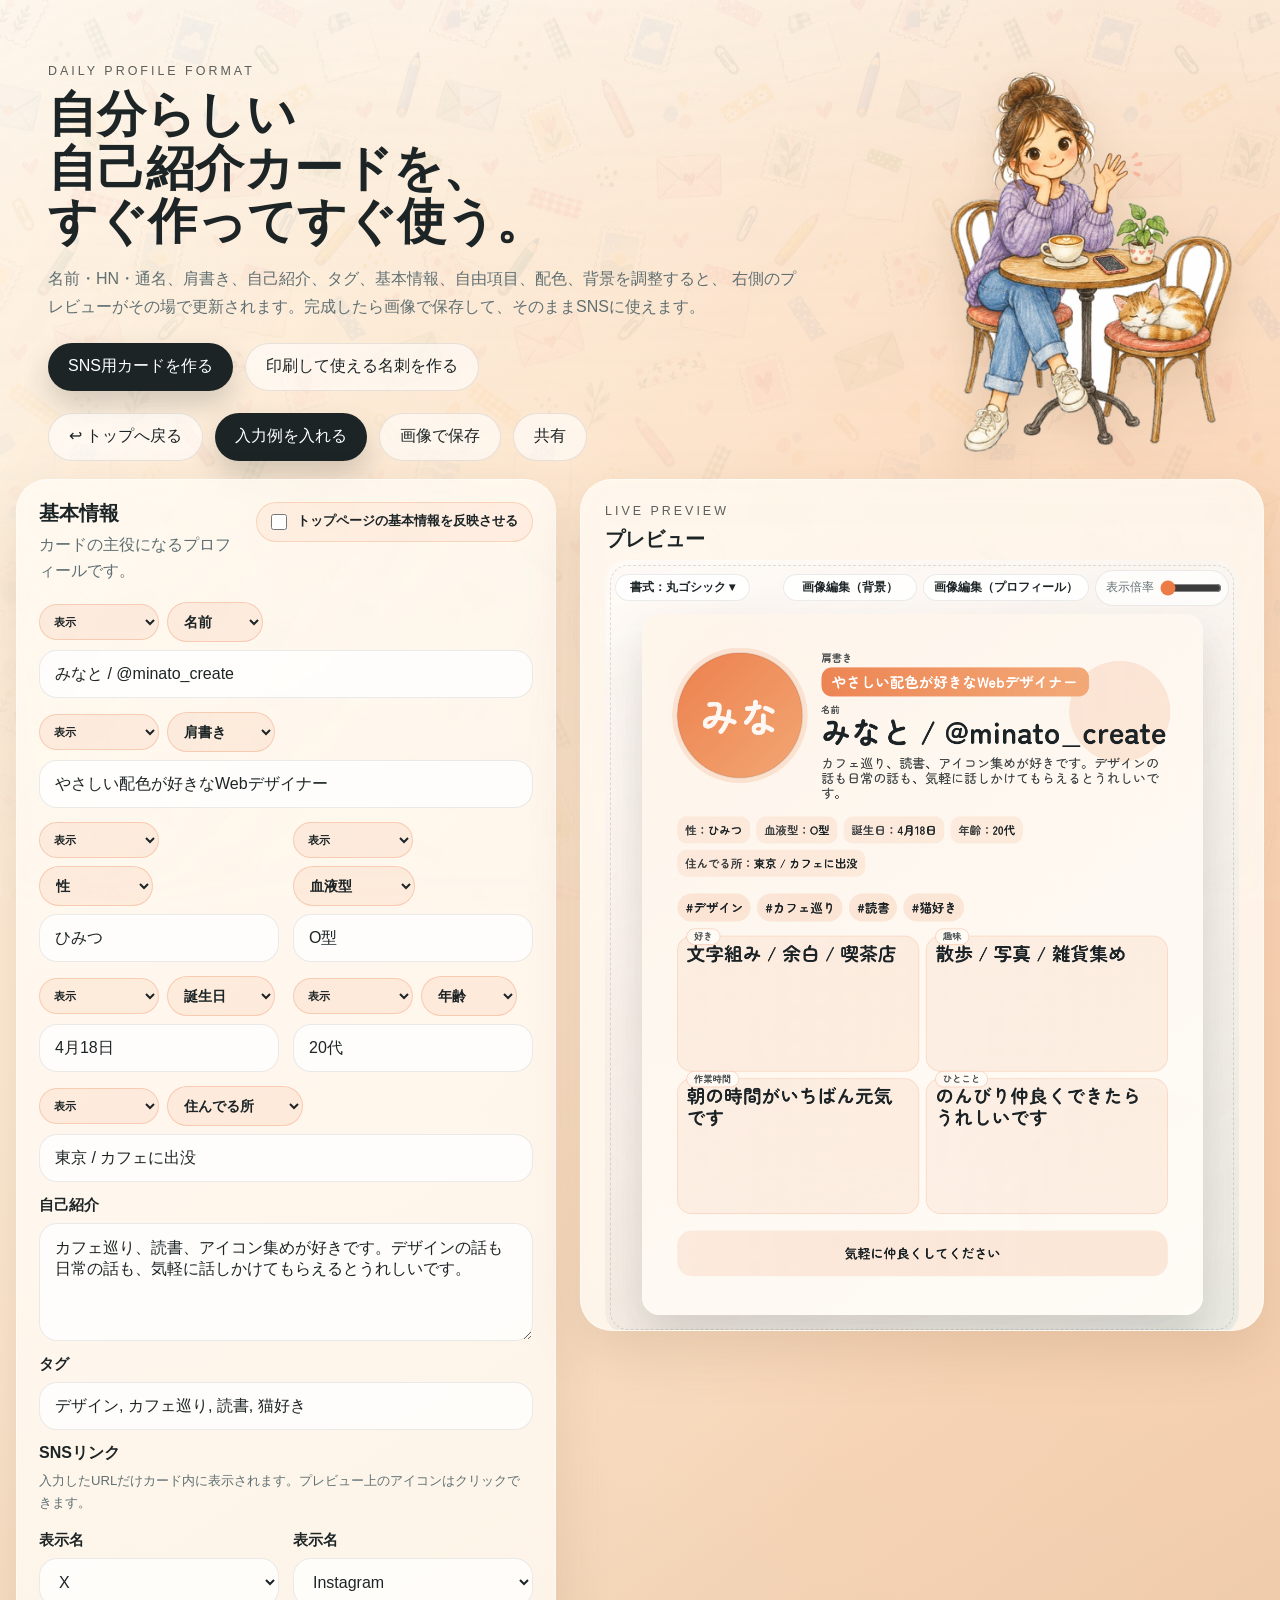
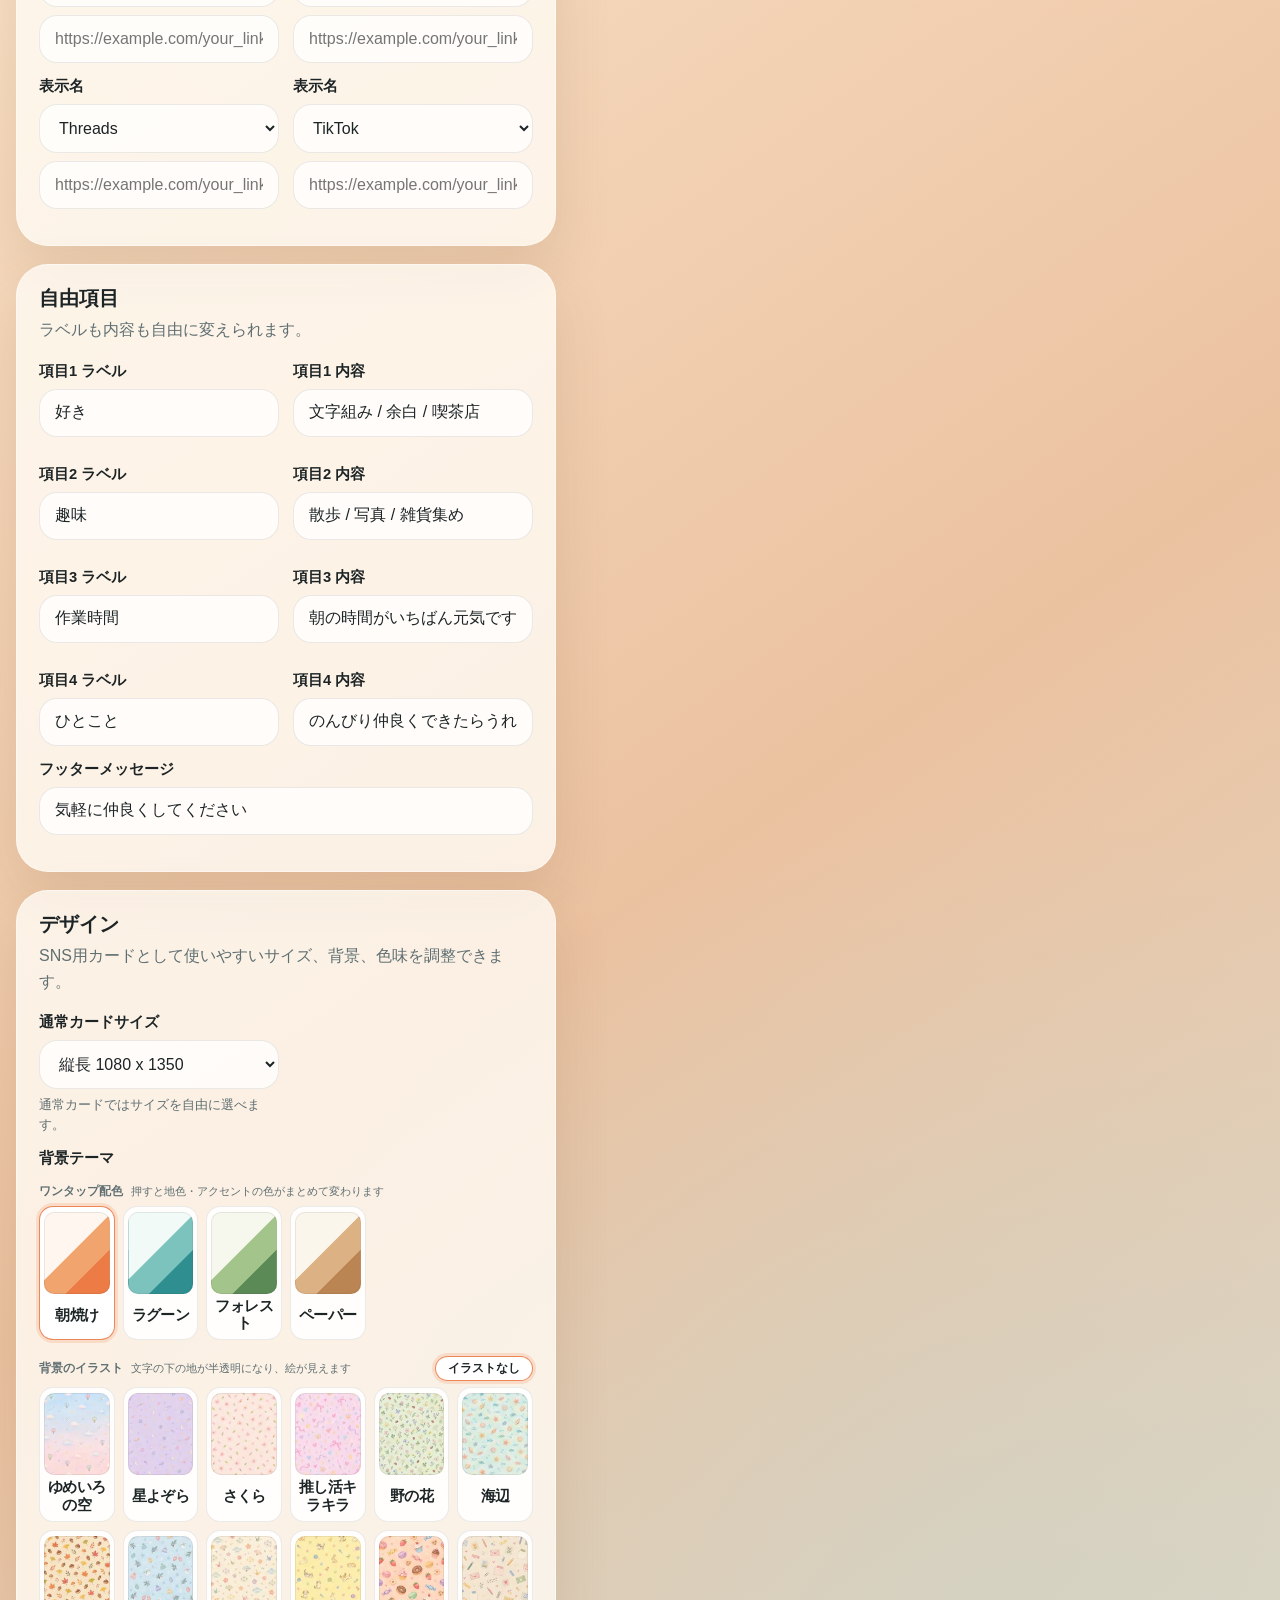
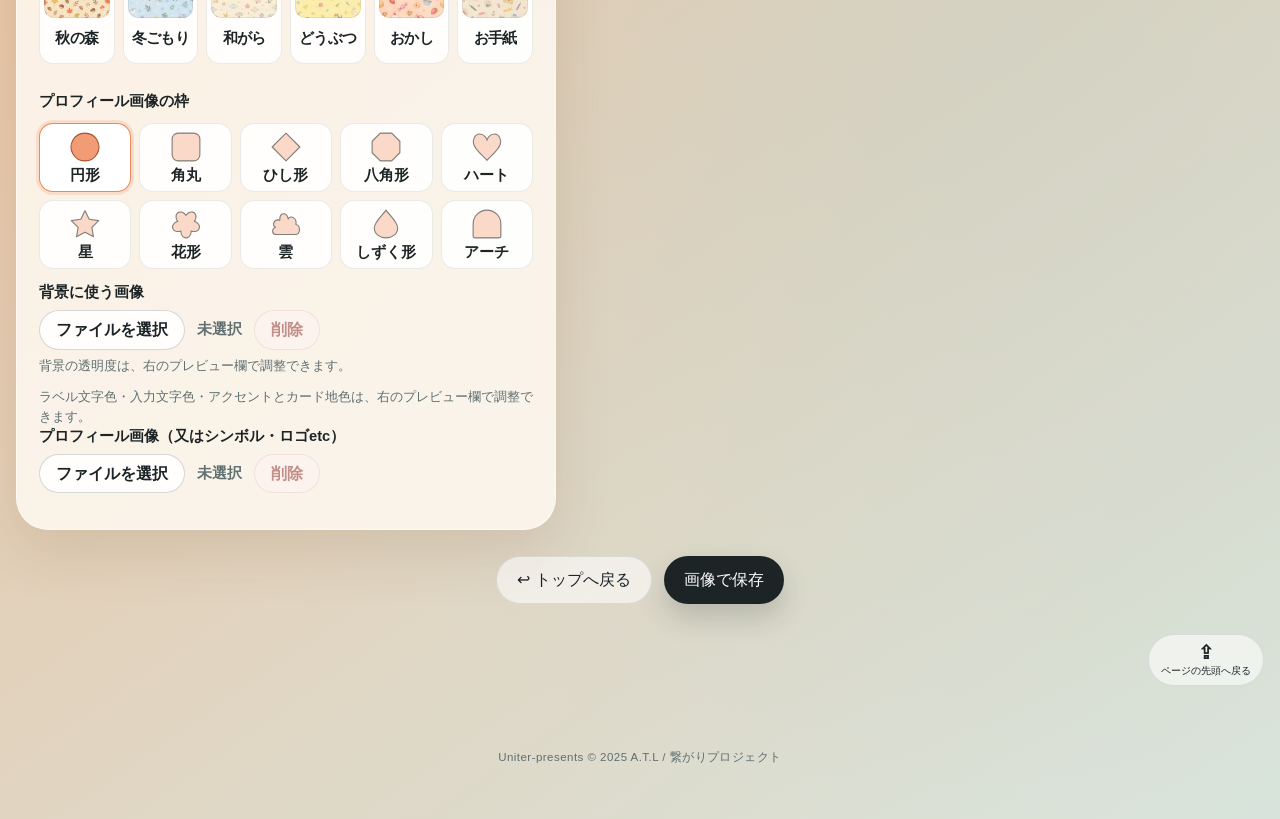
==== daily-format.html @ 775fa68b "サイト名を「ハロカ（はじめましてのプロフカード）」に改名し、手描き絵本風に全面改修 - トップ：入口画面（止まったロゴ）→押すと選択画面でロゴが降ってきてドミソが鳴る、紙カード風ロゴ、基本情報の入口を" ====
<!doctype html>
<html lang="ja">
<head>
  <meta charset="utf-8">
  <meta name="viewport" content="width=device-width, initial-scale=1">
  <title>日常用自己紹介フォーマット</title>
  <link rel="stylesheet" href="./style.css?v=20260927p">
  <link rel="preconnect" href="https://fonts.googleapis.com">
  <link rel="preconnect" href="https://fonts.gstatic.com" crossorigin>
  <link rel="stylesheet" href="https://fonts.googleapis.com/css2?family=Noto+Sans+JP:wght@400;700&family=Zen+Maru+Gothic:wght@400;700&family=Shippori+Mincho:wght@400;700&family=DotGothic16&family=Noto+Serif+JP:wght@400;700&family=RocknRoll+One&family=Rampart+One&family=Klee+One:wght@400;600&family=Stick&family=Dela+Gothic+One&family=Yusei+Magic&family=Hachi+Maru+Pop&family=Kaisei+Decol:wght@400;700&family=Mochiy+Pop+One&family=Reggae+One&display=swap">
</head>
<body class="daily-page">
  <div class="page-shell">
    <header class="hero">
      <p class="eyebrow">DAILY PROFILE FORMAT</p>
      <h1>自分らしい<br>自己紹介カードを、<br>すぐ作ってすぐ使う。</h1>
      <p class="lead">
        名前・HN・通名、肩書き、自己紹介、タグ、基本情報、自由項目、配色、背景を調整すると、
        右側のプレビューがその場で更新されます。完成したら画像で保存して、そのままSNSに使えます。
      </p>
      <div class="mode-switch" aria-label="作成モード">
        <a class="mode-link is-active" href="./daily-format.html" aria-current="page">SNS用カードを作る</a>
        <a class="mode-link" href="./daily-print.html">印刷して使える名刺を作る</a>
      </div>
      <div class="hero-actions">
        <button type="button" class="ghost" onclick="location.href='./index.html'">↩ トップへ戻る</button>
        <button type="button" class="primary" id="loadSample">入力例を入れる</button>
        <button type="button" class="ghost" id="downloadCard">画像で保存</button>
        <button type="button" class="ghost" id="shareCard">共有</button>
      </div>
      <img class="hero-illust" src="./images/hero-daily.webp" alt="" aria-hidden="true">
    </header>

    <main class="layout">
      <section class="editor">
        <form id="cardForm">
          <section class="panel">
            <div class="panel-header panel-header-with-sync">
              <div class="panel-header-copy">
                <h2>基本情報</h2>
                <p>カードの主役になるプロフィールです。</p>
              </div>
              <label class="common-sync-inline">
                <input id="useCommonProfile" name="useCommonProfile" type="checkbox">
                <span>トップページの基本情報を反映させる</span>
              </label>
            </div>
            <div class="field">
              <div class="label-row">
                <select id="displayNameVisible" name="displayNameVisible" class="label-select visibility-select" aria-label="名前の表示設定">
                  <option value="show">表示</option>
                  <option value="hide">非表示</option>
                </select>
                <select id="displayNameLabel" name="displayNameLabel" class="label-select" aria-label="名前のプレビュー表示ラベル">
                  <option value="名前">名前</option>
                  <option value="HN">HN</option>
                  <option value="通名">通名</option>
                </select>
              </div>
              <input id="displayName" name="displayName" type="text" maxlength="40" placeholder="みなと / @minato_create">
            </div>
            <div class="field">
              <div class="label-row">
                <select id="roleVisible" name="roleVisible" class="label-select visibility-select" aria-label="肩書きの表示設定">
                  <option value="show">表示</option>
                  <option value="hide">非表示</option>
                </select>
                <select id="roleLabel" name="roleLabel" class="label-select" aria-label="肩書きのプレビュー表示ラベル">
                  <option value="肩書き">肩書き</option>
                  <option value="称号">称号</option>
                  <option value="職業">職業</option>
                  <option value="ランク">ランク</option>
                </select>
              </div>
              <input id="role" name="role" type="text" maxlength="48" placeholder="やさしい配色が好きなWebデザイナー">
            </div>
            <div class="field-grid">
              <div class="field">
                <div class="label-row">
                  <select id="genderVisible" name="genderVisible" class="label-select visibility-select" aria-label="性の表示設定">
                    <option value="show">表示</option>
                    <option value="hide">非表示</option>
                  </select>
                  <select id="genderLabel" name="genderLabel" class="label-select" aria-label="性のプレビュー表示ラベル">
                    <option value="性">性</option>
                    <option value="属性">属性</option>
                    <option value="♂♀">♂♀</option>
                    <option value="gender">gender</option>
                  </select>
                </div>
                <input id="gender" name="gender" type="text" maxlength="24" placeholder="♀ / ♂ / nonbinary">
              </div>
              <div class="field">
                <div class="label-row">
                  <select id="bloodVisible" name="bloodVisible" class="label-select visibility-select" aria-label="血液型の表示設定">
                    <option value="show">表示</option>
                    <option value="hide">非表示</option>
                  </select>
                  <select id="bloodLabel" name="bloodLabel" class="label-select" aria-label="血液型のプレビュー表示ラベル">
                    <option value="血液型">血液型</option>
                    <option value="血の種類">血の種類</option>
                  </select>
                </div>
                <input id="blood" name="blood" type="text" maxlength="24" placeholder="A型 / AB型 / ひみつ">
              </div>
            </div>
            <div class="field-grid">
              <div class="field">
                <div class="label-row">
                  <select id="birthdayVisible" name="birthdayVisible" class="label-select visibility-select" aria-label="誕生日の表示設定">
                    <option value="show">表示</option>
                    <option value="hide">非表示</option>
                  </select>
                  <select id="birthdayLabel" name="birthdayLabel" class="label-select" aria-label="誕生日のプレビュー表示ラベル">
                    <option value="誕生日">誕生日</option>
                    <option value="記念日">記念日</option>
                  </select>
                </div>
                <input id="birthday" name="birthday" type="text" maxlength="24" placeholder="4月18日 / 記念日">
              </div>
              <div class="field">
                <div class="label-row">
                  <select id="ageVisible" name="ageVisible" class="label-select visibility-select" aria-label="年齢の表示設定">
                    <option value="show">表示</option>
                    <option value="hide">非表示</option>
                  </select>
                  <select id="ageLabel" name="ageLabel" class="label-select" aria-label="年齢のプレビュー表示ラベル">
                    <option value="年齢">年齢</option>
                    <option value="世代">世代</option>
                  </select>
                </div>
                <input id="age" name="age" type="text" maxlength="24" placeholder="20代 / Z世代">
              </div>
            </div>
            <div class="field">
              <div class="label-row">
                <select id="locationVisible" name="locationVisible" class="label-select visibility-select" aria-label="住んでる所の表示設定">
                  <option value="show">表示</option>
                  <option value="hide">非表示</option>
                </select>
                <select id="locationLabel" name="locationLabel" class="label-select" aria-label="住んでる所のプレビュー表示ラベル">
                  <option value="住んでる所">住んでる所</option>
                  <option value="出身地">出身地</option>
                  <option value="生息地">生息地</option>
                  <option value="出没場所">出没場所</option>
                </select>
              </div>
              <input id="location" name="location" type="text" maxlength="40" placeholder="東京 / 出身地 / よくいる場所">
            </div>
            <label class="field">
              <span>自己紹介</span>
              <textarea id="intro" name="intro" rows="4" maxlength="180" placeholder="好きなことや気軽に話しかけてもらいたい内容を書いてみましょう。"></textarea>
            </label>
            <label class="field">
              <span>タグ</span>
              <input id="tags" name="tags" type="text" maxlength="120" placeholder="デザイン, カフェ巡り, 読書, 猫好き">
            </label>
            <div class="field">
              <div class="panel-header compact">
                <h2>SNSリンク</h2>
                <p>入力したURLだけカード内に表示されます。プレビュー上のアイコンはクリックできます。</p>
              </div>
              <div class="social-input-grid">
                <label class="field inline-field">
                  <span>表示名</span>
                  <select id="socialXLabelChoice" class="social-label-choice" data-label-target="socialXLabel" aria-label="表示名を選択">
                    <option value="X">X</option>
                    <option value="Instagram">Instagram</option>
                    <option value="Threads">Threads</option>
                    <option value="TikTok">TikTok</option>
                    <option value="YouTube">YouTube</option>
                    <option value="Bluesky">Bluesky</option>
                    <option value="LINE">LINE</option>
                    <option value="Facebook">Facebook</option>
                    <option value="note">note</option>
                    <option value="BOOTH">BOOTH</option>
                    <option value="pixiv">pixiv</option>
                    <option value="Lit.Link">Lit.Link</option>
                    <option value="ブログ">ブログ</option>
                    <option value="公式サイト">公式サイト</option>
                    <option value="通販">通販</option>
                    <option value="__other__">その他（自由入力）</option>
                  </select>
                  <input id="socialXLabel" name="socialXLabel" type="text" maxlength="20" placeholder="表示名を入力" class="social-label-custom" hidden>
                  <input id="socialX" name="socialX" type="url" maxlength="160" placeholder="https://example.com/your_link">
                </label>
                <label class="field inline-field">
                  <span>表示名</span>
                  <select id="socialInstagramLabelChoice" class="social-label-choice" data-label-target="socialInstagramLabel" aria-label="表示名を選択">
                    <option value="X">X</option>
                    <option value="Instagram">Instagram</option>
                    <option value="Threads">Threads</option>
                    <option value="TikTok">TikTok</option>
                    <option value="YouTube">YouTube</option>
                    <option value="Bluesky">Bluesky</option>
                    <option value="LINE">LINE</option>
                    <option value="Facebook">Facebook</option>
                    <option value="note">note</option>
                    <option value="BOOTH">BOOTH</option>
                    <option value="pixiv">pixiv</option>
                    <option value="Lit.Link">Lit.Link</option>
                    <option value="ブログ">ブログ</option>
                    <option value="公式サイト">公式サイト</option>
                    <option value="通販">通販</option>
                    <option value="__other__">その他（自由入力）</option>
                  </select>
                  <input id="socialInstagramLabel" name="socialInstagramLabel" type="text" maxlength="20" placeholder="表示名を入力" class="social-label-custom" hidden>
                  <input id="socialInstagram" name="socialInstagram" type="url" maxlength="160" placeholder="https://example.com/your_link">
                </label>
                <label class="field inline-field">
                  <span>表示名</span>
                  <select id="socialThreadsLabelChoice" class="social-label-choice" data-label-target="socialThreadsLabel" aria-label="表示名を選択">
                    <option value="X">X</option>
                    <option value="Instagram">Instagram</option>
                    <option value="Threads">Threads</option>
                    <option value="TikTok">TikTok</option>
                    <option value="YouTube">YouTube</option>
                    <option value="Bluesky">Bluesky</option>
                    <option value="LINE">LINE</option>
                    <option value="Facebook">Facebook</option>
                    <option value="note">note</option>
                    <option value="BOOTH">BOOTH</option>
                    <option value="pixiv">pixiv</option>
                    <option value="Lit.Link">Lit.Link</option>
                    <option value="ブログ">ブログ</option>
                    <option value="公式サイト">公式サイト</option>
                    <option value="通販">通販</option>
                    <option value="__other__">その他（自由入力）</option>
                  </select>
                  <input id="socialThreadsLabel" name="socialThreadsLabel" type="text" maxlength="20" placeholder="表示名を入力" class="social-label-custom" hidden>
                  <input id="socialThreads" name="socialThreads" type="url" maxlength="160" placeholder="https://example.com/your_link">
                </label>
                <label class="field inline-field">
                  <span>表示名</span>
                  <select id="socialTikTokLabelChoice" class="social-label-choice" data-label-target="socialTikTokLabel" aria-label="表示名を選択">
                    <option value="X">X</option>
                    <option value="Instagram">Instagram</option>
                    <option value="Threads">Threads</option>
                    <option value="TikTok">TikTok</option>
                    <option value="YouTube">YouTube</option>
                    <option value="Bluesky">Bluesky</option>
                    <option value="LINE">LINE</option>
                    <option value="Facebook">Facebook</option>
                    <option value="note">note</option>
                    <option value="BOOTH">BOOTH</option>
                    <option value="pixiv">pixiv</option>
                    <option value="Lit.Link">Lit.Link</option>
                    <option value="ブログ">ブログ</option>
                    <option value="公式サイト">公式サイト</option>
                    <option value="通販">通販</option>
                    <option value="__other__">その他（自由入力）</option>
                  </select>
                  <input id="socialTikTokLabel" name="socialTikTokLabel" type="text" maxlength="20" placeholder="表示名を入力" class="social-label-custom" hidden>
                  <input id="socialTikTok" name="socialTikTok" type="url" maxlength="160" placeholder="https://example.com/your_link">
                </label>
              </div>
            </div>
          </section>

          <section class="panel">
            <div class="panel-header">
              <h2>自由項目</h2>
              <p>ラベルも内容も自由に変えられます。</p>
            </div>
            <div class="item-grid">
              <div class="pair">
                <label class="field">
                  <span>項目1 ラベル</span>
                  <input id="item1Label" name="item1Label" type="text" maxlength="18">
                </label>
                <label class="field">
                  <span>項目1 内容</span>
                  <input id="item1Value" name="item1Value" type="text" maxlength="50">
                </label>
              </div>
              <div class="pair">
                <label class="field">
                  <span>項目2 ラベル</span>
                  <input id="item2Label" name="item2Label" type="text" maxlength="18">
                </label>
                <label class="field">
                  <span>項目2 内容</span>
                  <input id="item2Value" name="item2Value" type="text" maxlength="50">
                </label>
              </div>
              <div class="pair">
                <label class="field">
                  <span>項目3 ラベル</span>
                  <input id="item3Label" name="item3Label" type="text" maxlength="18">
                </label>
                <label class="field">
                  <span>項目3 内容</span>
                  <input id="item3Value" name="item3Value" type="text" maxlength="50">
                </label>
              </div>
              <div class="pair">
                <label class="field">
                  <span>項目4 ラベル</span>
                  <input id="item4Label" name="item4Label" type="text" maxlength="18">
                </label>
                <label class="field">
                  <span>項目4 内容</span>
                  <input id="item4Value" name="item4Value" type="text" maxlength="50">
                </label>
              </div>
            </div>
            <label class="field">
              <span>フッターメッセージ</span>
              <input id="footerMessage" name="footerMessage" type="text" maxlength="64" placeholder="気軽に仲良くしてください">
            </label>
          </section>

          <section class="panel">
            <div class="panel-header">
              <h2>デザイン</h2>
              <p>SNS用カードとして使いやすいサイズ、背景、色味を調整できます。</p>
            </div>
            <div class="field-grid">
              <label class="field">
                <span>通常カードサイズ</span>
                <select id="sizePreset" name="sizePreset">
                  <option value="portrait">縦長 1080 x 1350</option>
                  <option value="square">正方形 1080 x 1080</option>
                  <option value="story">ストーリー 1080 x 1920</option>
                </select>
                <p class="field-note" id="sizePresetNote">通常カードではサイズを自由に選べます。</p>
              </label>
            </div>
            <div class="field-grid">
              <label class="field">
                <span>背景テーマ</span>
                <select id="themePreset" name="themePreset" class="theme-picker-native">
                  <option value="sunrise">朝焼け</option>
                  <option value="lagoon">ラグーン</option>
                  <option value="forest">フォレスト</option>
                  <option value="paper">ペーパー</option>
                  <option value="illust-sky">ゆめいろの空</option>
                  <option value="illust-night">星よぞら</option>
                  <option value="illust-sakura">さくら</option>
                  <option value="illust-oshi">推し活キラキラ</option>
                  <option value="illust-meadow">野の花</option>
                  <option value="illust-sea">海辺</option>
                  <option value="illust-autumn">秋の森</option>
                  <option value="illust-winter">冬ごもり</option>
                  <option value="illust-wagara">和がら</option>
                  <option value="illust-paws">どうぶつ</option>
                  <option value="illust-sweets">おかし</option>
                  <option value="illust-letters">お手紙</option>
                </select>
              </label>
              <label class="field">
                <span>プロフィール画像の枠</span>
                <select id="avatarShape" name="avatarShape" class="avatar-shape-native">
                  <option value="circle">円形</option>
                  <option value="rounded">角丸</option>
                  <option value="diamond">ひし形</option>
                  <option value="octagon">八角形</option>
                  <option value="heart">ハート</option>
                  <option value="star">星</option>
                  <option value="flower">花形</option>
                  <option value="cloud">雲</option>
                  <option value="drop">しずく形</option>
                  <option value="arch">アーチ</option>
                </select>
              </label>
            </div>
            <div class="field file-field" id="backgroundImageField" hidden>
              <span>背景に使う画像</span>
              <div class="file-picker">
                <button type="button" class="file-picker-button" data-file-input-button="backgroundImageFile" data-focus-target="backgroundImageFile">ファイルを選択</button>
                <span class="file-picker-name" id="backgroundImageFileName" aria-live="polite">未選択</span>
                <button type="button" class="file-picker-button file-picker-clear" data-file-clear-target="backgroundImageFile">削除</button>
              </div>
              <input id="backgroundImageFile" name="backgroundImageFile" type="file" accept="image/*" class="file-input-native" data-file-name-target="backgroundImageFileName">
              <p class="field-note">背景の透明度は、右のプレビュー欄で調整できます。</p>
            </div>
            <p class="field-note">ラベル文字色・入力文字色・アクセントとカード地色は、右のプレビュー欄で調整できます。</p>
            <div class="field file-field">
              <span>プロフィール画像（又はシンボル・ロゴetc）</span>
              <div class="file-picker">
                <button type="button" class="file-picker-button" data-file-input-button="avatarFile" data-focus-target="avatarFile">ファイルを選択</button>
                <span class="file-picker-name" id="avatarFileName" aria-live="polite">未選択</span>
                <button type="button" class="file-picker-button file-picker-clear" data-file-clear-target="avatarFile">削除</button>
              </div>
              <input id="avatarFile" name="avatarFile" type="file" accept="image/*" class="file-input-native" data-file-name-target="avatarFileName">
            </div>
          </section>
        </form>
      </section>

      <section class="preview">
        <div class="preview-header">
          <div>
            <p class="eyebrow">LIVE PREVIEW</p>
            <h2>プレビュー</h2>
          </div>
          <div class="preview-meta">
            <div class="preview-color-controls">
              <p class="preview-color-note">同じ色にすると単色、変えるとグラデーションになります。</p>
              <div class="preview-color-row">
                <label class="preview-color-chip">
                  <span>ラベル文字色</span>
                  <input id="labelTextColor" name="labelTextColor" type="color" form="cardForm" data-preview-color-control>
                </label>
                <label class="preview-color-chip">
                  <span>入力文字色</span>
                  <input id="textColor" name="textColor" type="color" form="cardForm" data-preview-color-control>
                </label>
                <label class="preview-color-chip">
                  <span>アクセント</span>
                  <input id="accentColor" name="accentColor" type="color" form="cardForm" data-preview-color-control>
                </label>
                <label class="preview-color-chip">
                  <span>アクセント2</span>
                  <input id="accentColorEnd" name="accentColorEnd" type="color" form="cardForm" data-preview-color-control>
                </label>
                <label class="preview-color-chip">
                  <span>地色</span>
                  <input id="surfaceColor" name="surfaceColor" type="color" form="cardForm" data-preview-color-control>
                </label>
                <label class="preview-color-chip">
                  <span>地色2</span>
                  <input id="surfaceColorEnd" name="surfaceColorEnd" type="color" form="cardForm" data-preview-color-control>
                </label>
              </div>
            </div>
            <p class="preview-size" id="previewSizeLabel">1080 x 1350</p>
            <div class="preview-zoom-control" aria-label="プレビューの拡大表示">
              <div class="preview-zoom-head">
                <span>表示倍率</span>
                <output id="previewZoomValue" for="previewZoomRange" hidden>100%</output>
              </div>
              <div class="preview-zoom-buttons">
                <button type="button" class="preview-zoom-button" id="previewZoomOut" data-preview-zoom-action="out" aria-label="プレビューを縮小">-</button>
                <button type="button" class="preview-zoom-button" id="previewZoomReset" data-preview-zoom-action="reset">等倍</button>
                <button type="button" class="preview-zoom-button" id="previewZoomIn" data-preview-zoom-action="in" aria-label="プレビューを拡大">+</button>
              </div>
            </div>
            <div class="preview-opacity-control" id="backgroundOpacityControl" hidden>
              <div class="preview-opacity-head">
                <span>背景の透明度</span>
                <output id="backgroundOverlayOpacityValue" for="backgroundOverlayOpacity">55%</output>
              </div>
              <input
                id="backgroundOverlayOpacity"
                name="backgroundOverlayOpacity"
                type="range"
                min="0"
                max="100"
                step="1"
                value="55"
                form="cardForm"
              >
            </div>
          </div>
        </div>
        <div class="preview-frame" id="previewFrame">
          <div class="preview-adjust-toolbar" aria-label="画像編集ボタン">
            <select id="textStylePreset" name="textStylePreset" form="cardForm" data-preview-color-control class="style-preset-native" tabindex="-1" aria-hidden="true">
              <option value="type02">タイプ①</option>
              <option value="type04">タイプ②</option>
              <option value="type05">タイプ③</option>
              <option value="type07">タイプ④</option>
              <option value="type08">タイプ⑤</option>
              <option value="type10">タイプ⑥</option>
              <option value="type11">タイプ⑦</option>
              <option value="type12">タイプ⑧</option>
              <option value="type14">タイプ⑨</option>
              <option value="type15">タイプ⑩</option>
            </select>
            <button type="button" class="preview-adjust-toggle" data-preview-adjust-target="background">画像編集（背景）</button>
            <button type="button" class="preview-adjust-toggle" data-preview-adjust-target="avatar">画像編集（プロフィール）</button>
          </div>
          <div class="style-chip-row">
            <span class="style-chip-row-label" id="textStyleLabel">書式</span>
            <div class="style-chip-strip" id="textStyleChips" role="radiogroup" aria-labelledby="textStyleLabel"></div>
          </div>
          <div class="canvas-stage">
            <canvas id="cardCanvas" width="1080" height="1350" aria-label="日常用自己紹介カードのプレビュー"></canvas>
            <div class="social-overlay" id="socialOverlay" aria-hidden="true"></div>
          </div>
          <section class="preview-adjust-panel" id="previewAdjustPanel" hidden aria-live="polite">
            <div class="preview-adjust-head">
              <div>
                <p class="eyebrow">PREVIEW ADJUST</p>
                <h3 id="previewAdjustTitle">画像編集</h3>
              </div>
              <p class="preview-adjust-note" id="previewAdjustNote">画像の大きさと位置をここで編集できます。</p>
            </div>
            <button type="button" class="preview-adjust-close preview-adjust-close-main" id="previewAdjustCloseMain" aria-label="close">x</button>
            <div class="range-grid preview-adjust-grid">
              <label class="range-control">
                <div class="range-control-head">
                  <span>拡縮</span>
                  <output id="previewAdjustScaleValue">100%</output>
                </div>
                <input id="previewAdjustScale" type="range" min="60" max="180" step="1" value="100">
              </label>
              <label class="range-control">
                <div class="range-control-head">
                  <span>左右</span>
                  <output id="previewAdjustOffsetXValue">0</output>
                </div>
                <input id="previewAdjustOffsetX" type="range" min="-100" max="100" step="1" value="0">
              </label>
              <label class="range-control">
                <div class="range-control-head">
                  <span>上下</span>
                  <output id="previewAdjustOffsetYValue">0</output>
                </div>
                <input id="previewAdjustOffsetY" type="range" min="-100" max="100" step="1" value="0">
              </label>
            </div>
          </section>
        </div>
      </section>
    </main>
    <div class="hero-actions page-bottom-actions">
      <button type="button" class="ghost" onclick="location.href='./index.html'">↩ トップへ戻る</button>
      <button type="button" class="primary" id="downloadCardBottom">画像で保存</button>
    </div>
    <div class="page-corner-actions">
      <a class="ghost scroll-top-link" href="#" aria-label="ページの先頭へ戻る">
        <span class="scroll-top-symbol" aria-hidden="true">⇪</span>
        <span class="scroll-top-caption">ページの先頭へ戻る</span>
      </a>
    </div>
  <p style="margin:36px 0 6px;text-align:center;font-size:0.72rem;letter-spacing:0.04em;color:var(--muted,#617175);">Uniter-presents © 2025 A.T.L / 繋がりプロジェクト</p>
  </div>
  <script src="./common-profile.js?v=20260709w"></script>
  <script src="./script.js?v=20260927h"></script>
  <script src="./style-popover.js?v=20260927b"></script>
  <script src="./theme-picker.js?v=20260927c"></script>
  <script src="./avatar-shape-picker.js?v=20260927a"></script>
  <script src="./mobile-preview.js?v=20260927b"></script>
</body>
</html>
---- style.css ----
:root {
  --page-bg: #f6efe5;
  --page-bg-2: #f3ddc1;
  --page-bg-3: #cadfd5;
  --ink: #1c2426;
  --muted: #5f6f72;
  --line: rgba(28, 36, 38, 0.09);
  --paper: rgba(255, 250, 243, 0.82);
  --paper-strong: #fffaf3;
  --accent: #ec7b46;
  --shadow: 0 22px 55px rgba(116, 80, 45, 0.14);
  --radius-xl: 32px;
  --radius-lg: 24px;
  --radius-md: 18px;
  --radius-sm: 14px;
}

* {
  box-sizing: border-box;
}

html {
  scroll-behavior: smooth;
}

body {
  margin: 0;
  min-height: 100vh;
  overflow-x: hidden;
  position: relative;
  isolation: isolate;
  font-family: "Yu Gothic", "Hiragino Sans", "Meiryo", sans-serif;
  color: var(--ink);
  background:
    radial-gradient(circle at 0% 0%, rgba(236, 123, 70, 0.18), transparent 28%),
    radial-gradient(circle at 100% 10%, rgba(61, 135, 153, 0.18), transparent 26%),
    linear-gradient(140deg, var(--page-bg), var(--page-bg-2) 55%, var(--page-bg-3));
}

body::before,
body::after {
  content: "";
  position: fixed;
  inset: 0;
  pointer-events: none;
}

body::before {
  background-image:
    linear-gradient(rgba(255, 255, 255, 0.32) 1px, transparent 1px),
    linear-gradient(90deg, rgba(255, 255, 255, 0.32) 1px, transparent 1px);
  background-size: 38px 38px;
  mask-image: linear-gradient(to bottom, rgba(0, 0, 0, 0.9), transparent 85%);
  opacity: 0.32;
}

body::after {
  background:
    linear-gradient(118deg, rgba(255, 255, 255, 0.38) 0%, rgba(255, 255, 255, 0.08) 22%, transparent 42%),
    radial-gradient(circle at 50% -10%, rgba(255, 255, 255, 0.22), transparent 42%),
    linear-gradient(180deg, rgba(255, 255, 255, 0.18), rgba(255, 255, 255, 0) 20%);
  mix-blend-mode: screen;
  opacity: 0.74;
}

body.daily-page {
  background:
    radial-gradient(circle at 14% 16%, rgba(255, 236, 213, 0.92), transparent 30%),
    radial-gradient(circle at 82% 18%, rgba(255, 207, 173, 0.82), transparent 27%),
    radial-gradient(circle at 76% 80%, rgba(177, 208, 206, 0.28), transparent 24%),
    linear-gradient(145deg, #fff8f0 0%, #f7dcc0 34%, #ebc2a0 60%, #d8e4dc 100%);
}

body.daily-page::before {
  background:
    radial-gradient(circle at 18% 22%, rgba(255, 255, 255, 0.78) 0, rgba(255, 255, 255, 0.34) 12%, transparent 30%) no-repeat,
    radial-gradient(circle at 76% 18%, rgba(255, 224, 196, 0.74) 0, rgba(255, 224, 196, 0.24) 14%, transparent 32%) no-repeat,
    linear-gradient(rgba(117, 130, 139, 0.16), rgba(117, 130, 139, 0.16)) 0 100% / 100% 16% no-repeat,
    linear-gradient(rgba(112, 124, 133, 0.24), rgba(112, 124, 133, 0.24)) 4% 100% / 11% 20% no-repeat,
    linear-gradient(rgba(126, 139, 149, 0.22), rgba(126, 139, 149, 0.22)) 14% 100% / 8% 14% no-repeat,
    linear-gradient(rgba(104, 116, 126, 0.24), rgba(104, 116, 126, 0.24)) 23% 100% / 12% 24% no-repeat,
    linear-gradient(rgba(135, 148, 156, 0.2), rgba(135, 148, 156, 0.2)) 35% 100% / 9% 17% no-repeat,
    linear-gradient(rgba(101, 113, 124, 0.24), rgba(101, 113, 124, 0.24)) 46% 100% / 14% 28% no-repeat,
    linear-gradient(rgba(130, 143, 151, 0.22), rgba(130, 143, 151, 0.22)) 61% 100% / 9% 16% no-repeat,
    linear-gradient(rgba(111, 123, 132, 0.24), rgba(111, 123, 132, 0.24)) 71% 100% / 13% 22% no-repeat,
    linear-gradient(rgba(137, 149, 157, 0.2), rgba(137, 149, 157, 0.2)) 83% 100% / 7% 15% no-repeat,
    linear-gradient(rgba(111, 123, 132, 0.24), rgba(111, 123, 132, 0.24)) 90% 100% / 10% 18% no-repeat,
    linear-gradient(rgba(255, 248, 237, 0.22), rgba(255, 248, 237, 0.22)) 26% 86% / 0.8% 7% no-repeat,
    linear-gradient(rgba(255, 248, 237, 0.2), rgba(255, 248, 237, 0.2)) 30% 88% / 0.8% 5% no-repeat,
    linear-gradient(rgba(255, 248, 237, 0.2), rgba(255, 248, 237, 0.2)) 51% 84% / 0.8% 9% no-repeat,
    linear-gradient(rgba(255, 248, 237, 0.18), rgba(255, 248, 237, 0.18)) 75% 87% / 0.8% 6% no-repeat,
    linear-gradient(rgba(255, 248, 237, 0.18), rgba(255, 248, 237, 0.18)) 93% 88% / 0.8% 5% no-repeat;
  mask-image: none;
  opacity: 0.86;
}

body.medical-page {
  background:
    radial-gradient(circle at 12% 10%, rgba(233, 249, 243, 0.9), transparent 30%),
    radial-gradient(circle at 88% 14%, rgba(191, 224, 218, 0.76), transparent 28%),
    radial-gradient(circle at 80% 82%, rgba(245, 236, 223, 0.38), transparent 24%),
    linear-gradient(150deg, #f8fcfb 0%, #e0f0ec 42%, #d0e5e2 68%, #f5efe6 100%);
}

body.medical-page::before {
  background:
    radial-gradient(120% 44% at 8% 26%, rgba(255, 255, 255, 0.82) 0, rgba(255, 255, 255, 0.24) 46%, transparent 56%) no-repeat,
    radial-gradient(120% 40% at 78% 40%, rgba(200, 233, 224, 0.62) 0, rgba(200, 233, 224, 0.2) 42%, transparent 56%) no-repeat,
    linear-gradient(rgba(255, 255, 255, 0.72), rgba(255, 255, 255, 0.72)) 8% 22% / 18% 24% no-repeat,
    linear-gradient(rgba(192, 223, 215, 0.74), rgba(192, 223, 215, 0.74)) 8% 22% / 18% 4% no-repeat,
    linear-gradient(rgba(215, 231, 226, 0.48), rgba(215, 231, 226, 0.48)) 11% 30% / 11% 0.7% no-repeat,
    linear-gradient(rgba(215, 231, 226, 0.42), rgba(215, 231, 226, 0.42)) 11% 34% / 10% 0.7% no-repeat,
    linear-gradient(rgba(215, 231, 226, 0.38), rgba(215, 231, 226, 0.38)) 11% 38% / 12% 0.7% no-repeat,
    linear-gradient(rgba(255, 252, 247, 0.7), rgba(255, 252, 247, 0.7)) 74% 20% / 16% 20% no-repeat,
    linear-gradient(rgba(223, 235, 232, 0.7), rgba(223, 235, 232, 0.7)) 74% 20% / 16% 3.4% no-repeat,
    linear-gradient(rgba(255, 252, 247, 0.72), rgba(255, 252, 247, 0.72)) 80% 66% / 12% 18% no-repeat,
    linear-gradient(rgba(196, 224, 217, 0.72), rgba(196, 224, 217, 0.72)) 80% 66% / 12% 3.2% no-repeat,
    linear-gradient(90deg, rgba(247, 203, 164, 0.58) 0 50%, rgba(255, 255, 255, 0.78) 50% 100%) 20% 70% / 7% 3% no-repeat,
    radial-gradient(circle, rgba(247, 203, 164, 0.58) 0 60%, transparent 64%) 20% 70% / 3% 3% no-repeat,
    radial-gradient(circle, rgba(255, 255, 255, 0.78) 0 60%, transparent 64%) 27% 70% / 3% 3% no-repeat,
    linear-gradient(90deg, rgba(211, 233, 226, 0.64) 0 50%, rgba(255, 255, 255, 0.82) 50% 100%) 63% 76% / 8% 3.2% no-repeat,
    radial-gradient(circle, rgba(211, 233, 226, 0.64) 0 60%, transparent 64%) 63% 76% / 3.2% 3.2% no-repeat,
    radial-gradient(circle, rgba(255, 255, 255, 0.82) 0 60%, transparent 64%) 71% 76% / 3.2% 3.2% no-repeat,
    linear-gradient(rgba(177, 210, 203, 0.44), rgba(177, 210, 203, 0.44)) 47% 27% / 2% 8% no-repeat,
    linear-gradient(rgba(177, 210, 203, 0.44), rgba(177, 210, 203, 0.44)) 44% 30% / 8% 2% no-repeat;
  mask-image: none;
  opacity: 0.92;
}

body.oshi-page {
  background:
    radial-gradient(circle at 16% 18%, rgba(255, 238, 250, 0.9), transparent 32%),
    radial-gradient(circle at 84% 16%, rgba(255, 223, 171, 0.82), transparent 30%),
    radial-gradient(circle at 74% 84%, rgba(255, 243, 219, 0.34), transparent 22%),
    linear-gradient(145deg, #fff7fb 0%, #ffe9f4 36%, #ffdfe9 60%, #fff2d6 100%);
}

body.oshi-page::before {
  background:
    linear-gradient(115deg, transparent 8%, rgba(255, 255, 255, 0.58) 18%, rgba(255, 214, 234, 0.28) 26%, transparent 36%) no-repeat,
    linear-gradient(72deg, transparent 24%, rgba(255, 225, 160, 0.34) 36%, transparent 48%) no-repeat,
    linear-gradient(132deg, transparent 52%, rgba(255, 255, 255, 0.42) 60%, transparent 70%) no-repeat,
    linear-gradient(rgba(255, 255, 255, 0.74), rgba(255, 255, 255, 0.74)) 76% 22% / 14% 18% no-repeat,
    linear-gradient(rgba(255, 224, 188, 0.58), rgba(255, 224, 188, 0.58)) 77.5% 24% / 4.2% 4.2% no-repeat,
    linear-gradient(rgba(255, 238, 246, 0.74), rgba(255, 238, 246, 0.74)) 65% 26% / 12% 16% no-repeat,
    linear-gradient(rgba(255, 246, 222, 0.7), rgba(255, 246, 222, 0.7)) 12% 64% / 8% 14% no-repeat,
    linear-gradient(rgba(255, 221, 236, 0.54), rgba(255, 221, 236, 0.54)) 10% 79% / 12% 2.6% no-repeat,
    linear-gradient(rgba(255, 246, 244, 0.7), rgba(255, 246, 244, 0.7)) 16% 28% / 18% 10% no-repeat,
    radial-gradient(circle, rgba(255, 216, 233, 0.82) 0 48%, transparent 52%) 18% 31.5% / 2.2% 2.2% no-repeat,
    radial-gradient(circle, rgba(255, 216, 233, 0.82) 0 48%, transparent 52%) 30% 31.5% / 2.2% 2.2% no-repeat,
    linear-gradient(rgba(255, 252, 246, 0.76), rgba(255, 252, 246, 0.76)) 73% 68% / 10% 14% no-repeat,
    linear-gradient(rgba(255, 224, 235, 0.56), rgba(255, 224, 235, 0.56)) 70.5% 81% / 15% 2.4% no-repeat,
    linear-gradient(rgba(255, 245, 250, 0.72), rgba(255, 245, 250, 0.72)) 86% 64% / 8% 12% no-repeat,
    linear-gradient(rgba(255, 230, 170, 0.36), rgba(255, 230, 170, 0.36)) 84% 76% / 12% 1.8% no-repeat,
    radial-gradient(circle at 12% 30%, rgba(255, 255, 255, 0.94) 0, rgba(255, 255, 255, 0.94) 1px, transparent 2px) no-repeat,
    radial-gradient(circle at 24% 14%, rgba(255, 240, 190, 0.92) 0, rgba(255, 240, 190, 0.92) 1.3px, transparent 2.2px) no-repeat,
    radial-gradient(circle at 62% 22%, rgba(255, 255, 255, 0.9) 0, rgba(255, 255, 255, 0.9) 1.2px, transparent 2px) no-repeat,
    radial-gradient(circle at 78% 28%, rgba(255, 230, 165, 0.86) 0, rgba(255, 230, 165, 0.86) 1px, transparent 1.8px) no-repeat,
    radial-gradient(circle at 88% 18%, rgba(255, 255, 255, 0.92) 0, rgba(255, 255, 255, 0.92) 1.4px, transparent 2.2px) no-repeat,
    radial-gradient(circle at 70% 12%, rgba(255, 247, 210, 0.88) 0, rgba(255, 247, 210, 0.88) 1px, transparent 1.8px) no-repeat;
  mask-image: none;
  opacity: 0.92;
}

button,
input,
textarea,
select {
  font: inherit;
}

button {
  border: 0;
  cursor: pointer;
}

.page-shell {
  width: min(1400px, calc(100% - 32px));
  margin: 0 auto;
  padding: 34px 0 48px;
  position: relative;
  z-index: 1;
}

.hero {
  padding: 30px 32px 18px;
  animation: rise 0.7s ease both;
}

.eyebrow {
  margin: 0 0 10px;
  font-size: 0.78rem;
  letter-spacing: 0.24em;
  color: rgba(28, 36, 38, 0.72);
}

.hero h1,
.preview h2,
.panel-header h2 {
  margin: 0;
  font-weight: 700;
  line-height: 1.1;
}

.hero h1 {
  max-width: 11ch;
  font-size: clamp(2.3rem, 3.8vw, 4.7rem);
}

.lead {
  max-width: 760px;
  margin: 16px 0 0;
  color: var(--muted);
  font-size: 1rem;
  line-height: 1.75;
}

.hero-actions,
.action-row {
  display: flex;
  flex-wrap: wrap;
  gap: 12px;
  margin-top: 22px;
}

.mode-switch {
  display: flex;
  flex-wrap: wrap;
  gap: 12px;
  margin-top: 22px;
}

.mode-link {
  display: inline-flex;
  align-items: center;
  justify-content: center;
  min-height: 48px;
  padding: 0 20px;
  border-radius: 999px;
  text-decoration: none;
  transition: transform 0.22s ease, box-shadow 0.22s ease, background-color 0.22s ease;
}

.mode-link.is-active {
  background: var(--ink);
  color: #fff;
  box-shadow: 0 14px 28px rgba(28, 36, 38, 0.18);
  pointer-events: none;
}

.mode-link:not(.is-active) {
  background: rgba(255, 255, 255, 0.58);
  color: var(--ink);
  border: 1px solid rgba(28, 36, 38, 0.1);
  backdrop-filter: blur(16px);
}

.mode-link:hover,
.mode-link:focus-visible {
  transform: translateY(-1px);
}

.mode-note {
  margin: 12px 0 0;
  color: var(--muted);
  font-size: 0.92rem;
  line-height: 1.7;
}

.primary,
.ghost {
  min-height: 48px;
  padding: 0 20px;
  border-radius: 999px;
  transition: transform 0.22s ease, box-shadow 0.22s ease, background-color 0.22s ease;
}

.primary {
  background: var(--ink);
  color: #fff;
  box-shadow: 0 14px 28px rgba(28, 36, 38, 0.18);
}

.ghost {
  background: rgba(255, 255, 255, 0.58);
  color: var(--ink);
  border: 1px solid rgba(28, 36, 38, 0.1);
  backdrop-filter: blur(16px);
}

.primary:hover,
.ghost:hover {
  transform: translateY(-1px);
}

.layout {
  display: grid;
  grid-template-columns: minmax(330px, 540px) minmax(320px, 1fr);
  gap: 24px;
  align-items: start;
}

.editor,
.preview {
  min-width: 0;
}

.panel,
.preview {
  border: 1px solid rgba(255, 255, 255, 0.48);
  border-radius: var(--radius-xl);
  background: var(--paper);
  box-shadow: var(--shadow);
  backdrop-filter: blur(18px);
}

.panel {
  padding: 22px;
  margin-bottom: 18px;
  animation: rise 0.65s ease both;
}

.panel:nth-child(2) {
  animation-delay: 0.08s;
}

.panel:nth-child(3) {
  animation-delay: 0.16s;
}

.panel:nth-child(4) {
  animation-delay: 0.24s;
}

.panel-header {
  margin-bottom: 18px;
}

.panel-header.panel-header-with-sync {
  display: flex;
  align-items: flex-start;
  justify-content: space-between;
  gap: 16px;
}

.panel-header-copy {
  min-width: 0;
  flex: 1 1 auto;
}

.panel-header h2,
.preview h2 {
  font-size: 1.25rem;
}

.panel-header p,
.preview-notes p,
.preview-size {
  margin: 8px 0 0;
  color: var(--muted);
  line-height: 1.65;
}

.common-sync-inline {
  display: inline-flex;
  align-items: center;
  gap: 10px;
  flex: 0 0 auto;
  min-height: 40px;
  padding: 8px 14px;
  border: 1px solid rgba(236, 123, 70, 0.24);
  border-radius: 999px;
  background: rgba(236, 123, 70, 0.08);
  color: var(--ink);
  font-size: 0.82rem;
  font-weight: 700;
  line-height: 1.4;
  cursor: pointer;
  user-select: none;
}

.common-sync-inline input {
  width: 16px;
  height: 16px;
  margin: 0;
  accent-color: var(--accent);
  flex: 0 0 auto;
}

.common-sync-inline span {
  font-size: inherit;
  font-weight: inherit;
}

.field-grid,
.color-grid,
.item-grid,
.fixed-item-grid,
.checklist-grid {
  display: grid;
  gap: 14px;
}

.field-grid {
  grid-template-columns: repeat(2, minmax(0, 1fr));
}

.color-grid {
  grid-template-columns: repeat(3, minmax(0, 1fr));
}

.item-grid {
  grid-template-columns: 1fr;
}

.fixed-item-grid,
.checklist-grid {
  grid-template-columns: repeat(2, minmax(0, 1fr));
}

.checklist-sections {
  display: grid;
  gap: 18px;
  margin-bottom: 16px;
}

.checklist-grid {
  margin-bottom: 16px;
}

.check-group {
  display: grid;
  gap: 10px;
}

.check-group .checklist-grid {
  margin-bottom: 0;
}

.check-group h3 {
  margin: 0;
  font-size: 1rem;
  font-weight: 700;
  color: rgba(28, 36, 38, 0.78);
}

.pair {
  display: grid;
  grid-template-columns: repeat(2, minmax(0, 1fr));
  gap: 14px;
}

.range-grid {
  display: grid;
  grid-template-columns: repeat(3, minmax(0, 1fr));
  gap: 12px;
}

.social-input-grid {
  display: grid;
  grid-template-columns: repeat(2, minmax(0, 1fr));
  gap: 14px;
}

.print-guide {
  display: grid;
  gap: 18px;
}

.feature-list {
  margin: 0;
  padding-left: 1.2em;
  color: var(--muted);
  line-height: 1.75;
}

.feature-list li + li {
  margin-top: 8px;
}

.guide-callout {
  margin: 0;
  padding: 16px 18px;
  border-radius: var(--radius-md);
  background: rgba(255, 255, 255, 0.7);
  color: var(--ink);
  line-height: 1.7;
}

.info-settings {
  display: grid;
  gap: 14px;
}

.info-row {
  display: grid;
  grid-template-columns: 88px minmax(0, 0.9fr) minmax(0, 1.4fr);
  gap: 12px;
  align-items: end;
}

.toggle-field {
  display: flex;
  align-items: center;
  gap: 10px;
  min-height: 54px;
  padding: 0 14px;
  border: 1px solid var(--line);
  border-radius: var(--radius-md);
  background: rgba(255, 255, 255, 0.74);
}

.toggle-field input {
  width: 18px;
  height: 18px;
  margin: 0;
}

.toggle-field span {
  font-size: 0.92rem;
  font-weight: 700;
}

.field {
  display: grid;
  gap: 8px;
  margin-bottom: 14px;
}

.label-row {
  display: flex;
  flex-wrap: wrap;
  gap: 8px;
  align-items: center;
}

.inline-field {
  margin-bottom: 0;
}

.panel-header.compact {
  gap: 4px;
  margin-bottom: 10px;
}

.panel-header.compact h2 {
  font-size: 1rem;
}

.panel-header.compact p {
  font-size: 0.82rem;
}

.field select.label-select {
  justify-self: start;
  width: auto;
  min-width: 96px;
  max-width: 100%;
  min-height: 40px;
  padding: 8px 32px 8px 12px;
  border-radius: 999px;
  border-color: rgba(236, 123, 70, 0.28);
  background: rgba(236, 123, 70, 0.1);
  font-size: 0.9rem;
  font-weight: 700;
}

.field select.visibility-select {
  width: 120px;
  min-width: 120px;
  min-height: 36px;
  padding: 6px 26px 6px 10px;
  font-size: 0.68rem;
}

.field span {
  font-size: 0.92rem;
  font-weight: 700;
}

.field-note {
  margin: -2px 0 0;
  font-size: 0.82rem;
  line-height: 1.5;
  color: var(--muted);
}


.field input,
.field textarea,
.field select {
  width: 100%;
  border: 1px solid var(--line);
  border-radius: var(--radius-md);
  background: rgba(255, 255, 255, 0.74);
  color: var(--ink);
  padding: 14px 15px;
  transition: border-color 0.2s ease, box-shadow 0.2s ease, background-color 0.2s ease;
}

.field textarea {
  resize: vertical;
  min-height: 118px;
}

.fixed-item-grid textarea {
  min-height: 104px;
}

.field input[type="color"] {
  min-height: 54px;
  padding: 6px;
}

.text-color-field {
  max-width: 160px;
}

.field input[type="file"] {
  padding: 12px;
}

.file-field {
  position: relative;
}

.file-picker {
  display: flex;
  align-items: center;
  gap: 12px;
  flex-wrap: wrap;
}

.file-picker-button {
  appearance: none;
  border: 1px solid var(--line-strong, rgba(28, 36, 38, 0.18));
  border-radius: 999px;
  background: rgba(255, 255, 255, 0.92);
  color: var(--ink);
  padding: 10px 16px;
  font: inherit;
  font-weight: 700;
  line-height: 1.1;
  cursor: pointer;
  transition: transform 0.18s ease, box-shadow 0.18s ease, border-color 0.18s ease;
}

.file-picker-button:hover,
.file-picker-button:focus-visible {
  border-color: rgba(236, 123, 70, 0.54);
  box-shadow: 0 0 0 4px rgba(236, 123, 70, 0.12);
  transform: translateY(-1px);
  outline: none;
}

.file-picker-button.file-picker-clear {
  background: rgba(255, 244, 244, 0.96);
  color: #8d3434;
  border-color: rgba(141, 52, 52, 0.18);
}

.file-picker-button.file-picker-clear:hover,
.file-picker-button.file-picker-clear:focus-visible {
  border-color: rgba(141, 52, 52, 0.42);
  box-shadow: 0 0 0 4px rgba(141, 52, 52, 0.1);
}

.file-picker-button.file-picker-clear:disabled {
  opacity: 0.52;
  cursor: default;
  transform: none;
  box-shadow: none;
}

.file-picker-name {
  min-width: 0;
  font-size: 0.88rem;
  line-height: 1.4;
  color: var(--muted);
  word-break: break-all;
}

.transform-grid {
  margin-top: 4px;
}

.field input.file-input-native {
  position: absolute;
  width: 1px;
  height: 1px;
  padding: 0;
  margin: -1px;
  overflow: hidden;
  clip: rect(0, 0, 0, 0);
  clip-path: inset(50%);
  border: 0;
  background: transparent;
  white-space: nowrap;
}

.range-control {
  display: grid;
  gap: 8px;
}

.range-control-head {
  display: flex;
  align-items: center;
  justify-content: space-between;
  gap: 12px;
  font-size: 0.9rem;
  color: var(--muted);
}

.range-control-head output {
  min-width: 3.5em;
  text-align: right;
  font-weight: 700;
  color: var(--ink);
}

.field input[type="range"] {
  padding: 0;
  min-height: auto;
  border: 0;
  border-radius: 999px;
  background: transparent;
  box-shadow: none;
  accent-color: var(--accent);
}

.field input:focus,
.field textarea:focus,
.field select:focus {
  outline: none;
  border-color: rgba(236, 123, 70, 0.54);
  box-shadow: 0 0 0 4px rgba(236, 123, 70, 0.12);
  background: #fff;
}

.field select:disabled {
  opacity: 0.62;
  cursor: not-allowed;
}

.field input[type="range"]:focus {
  outline: none;
  box-shadow: none;
  background: transparent;
}

.action-panel {
  margin-bottom: 0;
}

.page-bottom-actions {
  justify-content: center;
  margin: 8px 0 8px;
  padding-bottom: 28px;
}

.page-corner-actions {
  display: flex;
  justify-content: flex-end;
  margin: -6px 0 0;
  padding-bottom: 28px;
}

.scroll-top-link {
  display: inline-flex;
  align-items: center;
  justify-content: center;
  flex-direction: column;
  gap: 3px;
  width: auto;
  min-width: 48px;
  min-height: 48px;
  padding: 8px 12px;
  text-decoration: none;
}

.scroll-top-symbol {
  font-size: 1.2rem;
  font-weight: 700;
  line-height: 1;
}

.scroll-top-caption {
  font-size: 0.62rem;
  line-height: 1.2;
  white-space: nowrap;
}

.preview-hotspot {
  position: absolute;
  display: block;
  border: 1px dashed transparent;
  border-radius: 18px;
  background: transparent;
  color: transparent;
  appearance: none;
  pointer-events: auto;
  cursor: pointer;
  transition: border-color 0.18s ease, background-color 0.18s ease, transform 0.18s ease;
}

.preview-hotspot:hover,
.preview-hotspot:focus-visible {
  border-color: rgba(28, 36, 38, 0.26);
  background: rgba(255, 255, 255, 0.08);
  transform: translateY(-1px);
  outline: none;
}

.preview-hotspot.is-active {
  border-color: rgba(236, 123, 70, 0.72);
  background: rgba(236, 123, 70, 0.08);
}

.preview-hotspot.preview-hotspot-link {
  text-decoration: none;
}

.check-option {
  display: flex;
  align-items: center;
  gap: 10px;
  min-height: 54px;
  padding: 0 14px;
  border: 1px solid var(--line);
  border-radius: var(--radius-md);
  background: rgba(255, 255, 255, 0.74);
  font-weight: 700;
  color: var(--ink);
  transition: border-color 0.2s ease, box-shadow 0.2s ease, background-color 0.2s ease;
}

.check-option input {
  width: 18px;
  height: 18px;
  margin: 0;
  accent-color: var(--accent);
}

.check-option:focus-within {
  border-color: rgba(236, 123, 70, 0.54);
  box-shadow: 0 0 0 4px rgba(236, 123, 70, 0.12);
  background: #fff;
}

.preview {
  position: sticky;
  top: 24px;
  padding: 24px;
  animation: rise 0.82s ease both;
}

.preview-header {
  display: flex;
  justify-content: space-between;
  gap: 16px;
  align-items: start;
  flex-wrap: wrap;
}

.preview-heading {
  display: grid;
  gap: 8px;
}

.preview-title-row {
  display: flex;
  align-items: baseline;
  gap: 14px;
  flex-wrap: wrap;
}

.preview-title-row .preview-size {
  margin: 0;
}

.mobile-preview-toggle {
  display: none;
  align-items: center;
  justify-content: center;
  gap: 6px;
  margin-top: 10px;
  padding: 8px 14px;
  border: 1px solid var(--line);
  border-radius: 999px;
  background: rgba(255, 255, 255, 0.92);
  color: var(--ink);
  font-size: 0.82rem;
  font-weight: 700;
  line-height: 1.2;
  box-shadow: 0 8px 18px rgba(24, 30, 32, 0.08);
  transition: border-color 0.18s ease, box-shadow 0.18s ease, transform 0.18s ease;
}

.mobile-preview-toggle:hover,
.mobile-preview-toggle:focus-visible {
  border-color: rgba(236, 123, 70, 0.5);
  box-shadow: 0 0 0 3px rgba(236, 123, 70, 0.12);
  transform: translateY(-1px);
  outline: none;
}

.preview-meta {
  display: flex;
  justify-content: flex-end;
  align-items: flex-start;
  flex-wrap: wrap;
  gap: 10px;
  min-width: min(820px, 100%);
  margin-left: auto;
}

.preview-color-controls {
  flex: 0 1 auto;
}

.preview-frame {
  position: relative;
  margin-top: 10px;
  padding: 22px;
  border-radius: calc(var(--radius-xl) - 8px);
  background:
    linear-gradient(160deg, rgba(255, 255, 255, 0.82), rgba(255, 255, 255, 0.18)),
    linear-gradient(135deg, rgba(236, 123, 70, 0.18), rgba(61, 135, 153, 0.12));
  overflow: auto;
}

.preview-adjust-toolbar {
  position: relative;
  z-index: 3;
  display: flex;
  align-items: center;
  justify-content: flex-end;
  flex-wrap: nowrap;
  gap: 6px;
  margin-bottom: 12px;
}

.preview-adjust-toggle {
  appearance: none;
  min-width: 134px;
  padding: 6px 10px;
  border: 1px solid var(--line);
  border-radius: 999px;
  background: rgba(255, 255, 255, 0.92);
  color: var(--ink);
  font-size: 0.72rem;
  font-weight: 700;
  line-height: 1.2;
  text-align: center;
  cursor: pointer;
  transition: border-color 0.18s ease, box-shadow 0.18s ease, transform 0.18s ease;
}

.preview-adjust-toggle:hover,
.preview-adjust-toggle:focus-visible {
  border-color: rgba(236, 123, 70, 0.5);
  box-shadow: 0 0 0 3px rgba(236, 123, 70, 0.12);
  transform: translateY(-1px);
  outline: none;
}

.preview-adjust-toggle.is-active {
  border-color: rgba(236, 123, 70, 0.7);
  background: rgba(236, 123, 70, 0.12);
}

.preview-adjust-toolbar .preview-zoom-control {
  width: 134px;
  min-width: 134px;
  min-height: 36px;
  flex: 0 0 auto;
  display: flex;
  align-items: center;
  justify-content: space-between;
  gap: 6px;
  padding: 6px 10px;
  border-radius: 999px;
}

.preview-adjust-toolbar .preview-zoom-head {
  gap: 4px;
  font-size: 0.72rem;
  white-space: nowrap;
  flex: 0 0 auto;
}

.preview-adjust-toolbar .preview-zoom-head output {
  display: none;
  min-width: auto;
}

.preview-adjust-toolbar .preview-zoom-buttons {
  gap: 4px;
}

.preview-adjust-toolbar .preview-zoom-button {
  min-width: 30px;
  padding: 5px 8px;
  font-size: 0.78rem;
}

.preview-adjust-toolbar .preview-zoom-range {
  width: 62px;
  flex: 0 0 62px;
}

.preview-frame::before {
  content: "";
  position: absolute;
  inset: 14px;
  border-radius: calc(var(--radius-xl) - 14px);
  border: 1px dashed rgba(28, 36, 38, 0.14);
  pointer-events: none;
}

.canvas-stage {
  position: relative;
  width: calc(100% * var(--preview-zoom, 1));
  min-width: 100%;
}

canvas {
  display: block;
  width: 100%;
  height: auto;
  border-radius: calc(var(--radius-xl) - 14px);
  box-shadow: 0 26px 46px rgba(35, 43, 43, 0.16);
  background: #fff;
}

.social-overlay {
  position: absolute;
  inset: 0;
  pointer-events: none;
}

.preview-side-marker {
  position: absolute;
  display: inline-flex;
  align-items: center;
  justify-content: center;
  min-width: 56px;
  min-height: 28px;
  padding: 0 12px;
  border-radius: 999px;
  background: rgba(28, 36, 38, 0.86);
  color: #fff;
  font-size: 0.74rem;
  font-weight: 700;
  letter-spacing: 0.08em;
  box-shadow: 0 10px 20px rgba(24, 30, 32, 0.18);
  pointer-events: none;
}

.social-link {
  position: absolute;
  display: flex;
  align-items: center;
  justify-content: center;
  overflow: hidden;
  border-radius: 999px;
  border: 1px solid rgba(255, 255, 255, 0.72);
  box-shadow: 0 10px 20px rgba(24, 30, 32, 0.16);
  color: #fff;
  font-weight: 800;
  letter-spacing: 0.02em;
  text-decoration: none;
  pointer-events: auto;
  transition: transform 0.18s ease, box-shadow 0.18s ease, filter 0.18s ease;
}

.social-link-icon {
  display: inline-flex;
  align-items: center;
  justify-content: center;
  width: 62%;
  height: 62%;
  line-height: 0;
}

.social-link-icon svg {
  display: block;
  width: 100%;
  height: 100%;
}

.social-link:hover,
.social-link:focus-visible {
  transform: translateY(-2px) scale(1.04);
  box-shadow: 0 12px 24px rgba(24, 30, 32, 0.2);
  filter: saturate(1.06);
}

.preview-notes {
  margin-top: 18px;
}

.preview-adjust-panel {
  position: absolute;
  left: 16px;
  top: 16px;
  z-index: 6;
  width: min(320px, calc(100% - 24px));
  display: grid;
  gap: 10px;
  padding: 12px 14px;
  border: 1px solid rgba(27, 35, 38, 0.12);
  border-radius: 18px;
  background: rgba(255, 255, 255, 0.94);
  box-shadow: 0 18px 36px rgba(24, 30, 32, 0.16);
  backdrop-filter: blur(10px);
  cursor: grab;
}

.preview-adjust-panel[hidden] {
  display: none !important;
}

.preview-adjust-head {
  display: grid;
  gap: 6px;
  padding-right: 34px;
  cursor: grab;
}

.preview-adjust-head h3 {
  margin: 4px 0 0;
  font-size: 0.96rem;
  line-height: 1.2;
}

.preview-adjust-note {
  max-width: none;
  margin: 0;
  color: var(--muted);
  font-size: 0.75rem;
  line-height: 1.45;
  text-align: left;
}

.preview-adjust-grid {
  grid-template-columns: minmax(0, 1fr);
  gap: 8px;
}

.preview-adjust-close {
  display: none;
  position: absolute;
  top: 8px;
  right: 8px;
  width: 28px;
  height: 28px;
  border: 1px solid rgba(27, 35, 38, 0.12);
  border-radius: 999px;
  background: rgba(255, 255, 255, 0.92);
  color: var(--ink);
  font-size: 1rem;
  line-height: 1;
  cursor: pointer;
  z-index: 2;
}

.preview-adjust-close.preview-adjust-close-main {
  display: block;
}

.preview-adjust-close:hover,
.preview-adjust-close:focus-visible {
  border-color: rgba(236, 123, 70, 0.5);
  box-shadow: 0 0 0 3px rgba(236, 123, 70, 0.12);
  outline: none;
}

.preview-adjust-panel.is-dragging,
.preview-adjust-panel.is-dragging .preview-adjust-head {
  cursor: grabbing;
}

.preview-opacity-control {
  width: min(260px, 100%);
  display: grid;
  gap: 7px;
  padding: 12px 14px;
  border: 1px solid var(--line);
  border-radius: var(--radius-md);
  background: rgba(255, 255, 255, 0.66);
}

.preview-opacity-duo {
  width: auto;
  flex: 1 1 460px;
  display: grid;
  grid-template-columns: repeat(2, minmax(0, 1fr));
  gap: 10px;
}

.preview-opacity-duo .preview-opacity-control {
  width: 100%;
}

.preview-zoom-control {
  width: 190px;
  flex: 0 0 190px;
  display: grid;
  gap: 7px;
  padding: 12px 14px;
  border: 1px solid var(--line);
  border-radius: var(--radius-md);
  background: rgba(255, 255, 255, 0.66);
}

.preview-zoom-head {
  display: flex;
  align-items: center;
  justify-content: space-between;
  gap: 12px;
  font-size: 0.9rem;
  color: var(--muted);
}

.preview-zoom-head output {
  min-width: 3.5em;
  text-align: right;
  font-weight: 700;
  color: var(--ink);
}

.preview-zoom-buttons {
  display: flex;
  gap: 8px;
}

.preview-zoom-range {
  width: 100%;
  margin: 0;
  accent-color: var(--accent);
}

.preview-zoom-button {
  appearance: none;
  min-width: 54px;
  padding: 8px 12px;
  border: 1px solid var(--line);
  border-radius: 999px;
  background: rgba(255, 255, 255, 0.92);
  color: var(--ink);
  font: inherit;
  font-weight: 700;
  line-height: 1.1;
  cursor: pointer;
  transition: transform 0.18s ease, box-shadow 0.18s ease, border-color 0.18s ease;
}

.preview-zoom-button:hover,
.preview-zoom-button:focus-visible {
  border-color: rgba(236, 123, 70, 0.54);
  box-shadow: 0 0 0 4px rgba(236, 123, 70, 0.12);
  transform: translateY(-1px);
  outline: none;
}

.preview-zoom-button:disabled {
  opacity: 0.46;
  cursor: default;
  transform: none;
  box-shadow: none;
}

.preview-opacity-head {
  display: flex;
  align-items: center;
  justify-content: space-between;
  gap: 10px;
}

.preview-opacity-head span {
  font-size: 0.82rem;
  font-weight: 700;
  color: var(--muted);
}

.preview-opacity-head output {
  min-width: 3.5em;
  text-align: right;
  font-size: 0.82rem;
  font-weight: 700;
  color: var(--ink);
}

.preview-opacity-control input[type="range"] {
  width: 100%;
}

.preview-color-controls {
  width: auto;
  display: grid;
  gap: 7px;
  margin-top: 0;
  margin-right: auto;
}

.preview-color-row {
  display: flex;
  flex-wrap: wrap;
  align-items: start;
  justify-content: flex-start;
  gap: 10px;
}

.preview-color-chip {
  display: grid;
  justify-items: center;
  gap: 4px;
  min-width: 0;
}

.preview-color-chip span {
  font-size: 0.58rem;
  font-weight: 700;
  line-height: 1.2;
  color: var(--muted);
  text-align: center;
}

.preview-color-chip input[type="color"] {
  width: 5mm;
  height: 5mm;
  min-width: 5mm;
  min-height: 5mm;
  padding: 0;
  border: 1px solid var(--line);
  border-radius: 8px;
  background: rgba(255, 255, 255, 0.82);
  box-shadow: 0 6px 14px rgba(24, 30, 32, 0.1);
  cursor: pointer;
  overflow: hidden;
}

.preview-color-chip input[type="color"]::-webkit-color-swatch-wrapper {
  padding: 0;
}

.preview-color-chip input[type="color"]::-webkit-color-swatch,
.preview-color-chip input[type="color"]::-moz-color-swatch {
  border: 0;
  border-radius: 7px;
}

.preview-style-chip select {
  width: 92px;
  min-width: 92px;
  min-height: 22px;
  padding: 0 24px 0 8px;
  border: 1px solid var(--line);
  border-radius: 8px;
  background: rgba(255, 255, 255, 0.9);
  box-shadow: 0 6px 14px rgba(24, 30, 32, 0.1);
  color: var(--ink);
  font-size: 0.66rem;
  font-weight: 700;
  line-height: 1.2;
}

.preview-style-chip select option {
  font-size: 1.98rem;
  padding: 10px 12px;
}

.toolbar-style-chip {
  display: inline-flex;
  align-items: center;
  gap: 6px;
  margin-right: auto;
}

.toolbar-style-chip > span {
  font-size: 0.72rem;
  font-weight: 700;
  color: var(--muted);
  white-space: nowrap;
}

.toolbar-style-chip select {
  min-width: 96px;
  min-height: 30px;
  padding: 0 24px 0 10px;
  border: 1px solid var(--line);
  border-radius: 999px;
  background: rgba(255, 255, 255, 0.92);
  color: var(--ink);
  font-size: 0.72rem;
  font-weight: 700;
  line-height: 1.2;
  cursor: pointer;
}

.toolbar-style-chip select option {
  font-size: 1.98rem;
  padding: 10px 12px;
}

/* 書式選択: 横スクロールする見本チップ（ネイティブselectは状態保持用に視覚的非表示） */
.style-preset-native {
  position: absolute;
  width: 1px;
  height: 1px;
  padding: 0;
  margin: -1px;
  overflow: hidden;
  clip: rect(0, 0, 0, 0);
  white-space: nowrap;
  border: 0;
}

.style-chip-row {
  display: flex;
  align-items: center;
  gap: 8px;
  margin-bottom: 12px;
  min-width: 0;
  width: 100%;
  flex-basis: 100%;
}

.style-chip-row-label {
  flex: 0 0 auto;
  font-size: 0.72rem;
  font-weight: 700;
  color: var(--muted);
  white-space: nowrap;
}

.style-chip-strip {
  display: flex;
  gap: 8px;
  flex: 1 1 auto;
  min-width: 0;
  overflow-x: auto;
  padding: 4px 2px 6px;
  scroll-snap-type: x proximity;
  -webkit-overflow-scrolling: touch;
  scrollbar-width: thin;
}

.style-chip {
  flex: 0 0 auto;
  display: flex;
  flex-direction: column;
  align-items: center;
  justify-content: center;
  gap: 3px;
  min-width: 62px;
  padding: 6px 10px;
  border: 1px solid var(--line);
  border-radius: 14px;
  background: rgba(255, 255, 255, 0.92);
  color: var(--ink);
  cursor: pointer;
  scroll-snap-align: start;
  overflow: hidden;
  transition: border-color 0.15s ease, background 0.15s ease, box-shadow 0.15s ease;
}

.style-chip:hover {
  border-color: rgba(236, 123, 70, 0.5);
}

.style-chip-sample {
  max-width: 100%;
  font-size: 1.5rem;
  line-height: 1.15;
  color: var(--ink);
  white-space: nowrap;
  overflow: hidden;
  text-overflow: clip;
}

.style-chip-name {
  font-size: 0.6rem;
  font-weight: 700;
  color: var(--muted);
  white-space: nowrap;
}

.style-chip.is-active {
  border-color: var(--accent);
  background: rgba(236, 123, 70, 0.12);
  box-shadow: 0 0 0 2px rgba(236, 123, 70, 0.28);
}

.style-chip.is-active .style-chip-name {
  color: var(--accent);
}

.preview-color-note {
  margin: 0;
  font-size: 0.68rem;
  line-height: 1.35;
  color: var(--muted);
}

@keyframes rise {
  from {
    opacity: 0;
    transform: translateY(18px);
  }
  to {
    opacity: 1;
    transform: translateY(0);
  }
}

@media (max-width: 1120px) {
  .layout {
    grid-template-columns: 1fr;
  }

  .preview {
    position: static;
  }
}

@media (max-width: 760px) {
  body.mobile-preview-lock {
    overflow: hidden;
  }

  .page-shell {
    width: min(100% - 8px, 100%);
    padding-top: 18px;
  }

  .hero {
    padding: 12px 0 12px;
  }

  .hero h1 {
    max-width: none;
    font-size: clamp(1.6rem, 8.8vw, 2.35rem);
    line-height: 1.08;
  }

  .lead {
    max-width: 26ch;
    font-size: 0.95rem;
  }

  .panel,
  .preview {
    border-radius: 24px;
  }

  .preview {
    width: calc(100% + 8px);
    margin-inline: -4px;
    padding: 12px 8px 10px;
  }

  .mobile-preview-toggle {
    display: inline-flex;
  }

  .field-grid,
  .color-grid,
  .pair,
  .range-grid,
  .info-row,
  .preview-header,
  .fixed-item-grid,
  .checklist-grid,
  .social-input-grid {
    grid-template-columns: 1fr;
    display: grid;
  }

  .panel-header.panel-header-with-sync {
    flex-direction: column;
    align-items: stretch;
  }

  .common-sync-inline {
    align-self: flex-start;
  }

  .toggle-field {
    min-height: 48px;
  }

  .preview-meta {
    justify-content: flex-start;
    min-width: 0;
    width: 100%;
  }

  .preview-opacity-control {
    width: 100%;
  }

  .preview-zoom-control {
    width: 100%;
  }

  .preview-color-controls {
    width: 100%;
  }

  .preview-color-row {
    justify-content: space-between;
  }

  .preview-zoom-buttons {
    flex-wrap: wrap;
  }

  .preview-title-row {
    align-items: start;
  }

  .preview-adjust-head,
  .preview-adjust-grid {
    grid-template-columns: 1fr;
    display: grid;
  }

  /* スマホではパネルを約半分サイズに（位置はJSで右上に配置。ドラッグ移動は引き続き可） */
  .preview-adjust-panel {
    width: min(180px, 58%);
    padding: 8px 10px;
    gap: 6px;
    border-radius: 14px;
  }

  .preview-adjust-panel .eyebrow {
    display: none;
  }

  .preview-adjust-head {
    gap: 2px;
    padding-right: 26px;
  }

  .preview-adjust-head h3 {
    font-size: 0.82rem;
  }

  .preview-adjust-note {
    display: none;
  }

  .preview-adjust-toolbar {
    justify-content: flex-start;
    flex-wrap: wrap;
    gap: 4px;
    margin-bottom: 8px;
  }

  .preview-frame {
    margin-top: 12px;
    padding: 6px;
  }

  .preview-frame::before {
    inset: 6px;
    border-radius: 14px;
  }

  canvas {
    border-radius: 14px;
  }

  .preview.is-mobile-preview-open {
    position: fixed;
    inset: 0;
    z-index: 1200;
    width: 100vw;
    height: 100dvh;
    margin: 0;
    padding: max(10px, env(safe-area-inset-top)) 8px max(12px, env(safe-area-inset-bottom));
    border-radius: 0;
    overflow-y: auto;
    overscroll-behavior: contain;
    animation: none;
  }

  .preview.is-mobile-preview-open .preview-header {
    gap: 10px;
  }

  .preview.is-mobile-preview-open .preview-meta {
    width: 100%;
    min-width: 0;
  }

  .preview.is-mobile-preview-open .preview-frame {
    margin-top: 10px;
    padding: 4px;
  }

  .preview.is-mobile-preview-open .preview-frame::before {
    inset: 4px;
    border-radius: 12px;
  }

  .preview.is-mobile-preview-open canvas {
    border-radius: 12px;
  }
}

/* スマホ：入力中でも完成イメージを確認できる浮きボタン（mobile-preview.js） */
.mobile-preview-float {
  position: fixed;
  right: 14px;
  bottom: max(16px, env(safe-area-inset-bottom));
  z-index: 1100;
  padding: 12px 18px;
  border: none;
  border-radius: 999px;
  background: #1f2628;
  color: #fff;
  font-size: 0.9rem;
  font-weight: 700;
  box-shadow: 0 10px 24px rgba(24, 30, 32, 0.28);
  cursor: pointer;
}
.mobile-preview-float[hidden] { display: none; }

@media (max-width: 760px) {
  /* 説明文が画面の半分の幅に押し込まれていたのを、画面幅いっぱいに */
  .lead { max-width: none; }
}

/* パソコン（2列表示）：カード全体が画面に収まる大きさに（--fit-w は mobile-preview.js が計算）。
   カードの周りの余白（枠の内側の余白・点線）も詰める */
@media (min-width: 1121px) {
  .canvas-stage {
    min-width: 0;
    width: calc(min(100%, var(--fit-w, 100%)) * var(--preview-zoom, 1));
    margin-inline: auto;
  }
  .preview-frame { padding: 10px; }
  .preview-frame::before { inset: 5px; }
  /* カードを見出しのすぐ下に置き、配色・書式などの設定はカードの下へ。
     プレビュー欄が画面より長い時は、欄の中だけスクロールできる */
  .preview {
    display: flex;
    flex-direction: column;
    max-height: calc(100vh - 48px);
    overflow-y: auto;
    overscroll-behavior: contain;
  }
  .preview > * { order: 3; flex-shrink: 0; }
  .preview-header { display: contents; }
  .preview-header > :first-child { order: 0; }
  .preview-frame { order: 1; display: flex; flex-direction: column; }
  .preview-meta { order: 2; margin-top: 14px; }
  .preview-frame > .canvas-stage { order: -1; margin-bottom: 10px; }
  .preview-frame > .preview-adjust-toolbar { order: -2; margin-bottom: 8px; }
}
@media (min-width: 1121px) { .preview-header > * { flex-shrink: 0; } }

/* プロフィール画像の枠：見本つきの形ボタン（avatar-shape-picker.js） */
select.avatar-shape-native { display: none; }
.avatar-shape-picker {
  display: grid;
  grid-template-columns: repeat(5, minmax(0, 1fr));
  gap: 8px;
  margin-top: 4px;
}
.avatar-shape-option {
  display: flex;
  flex-direction: column;
  align-items: center;
  gap: 4px;
  padding: 8px 4px 6px;
  border: 1px solid var(--line);
  border-radius: 14px;
  background: rgba(255, 255, 255, 0.85);
  color: var(--ink);
  font-size: 0.74rem;
  font-weight: 700;
  cursor: pointer;
  transition: border-color 0.15s ease, box-shadow 0.15s ease, transform 0.15s ease;
}
.avatar-shape-option svg { width: 30px; height: 30px; }
.avatar-shape-option svg path { fill: rgba(236, 123, 70, 0.28); stroke: rgba(28, 36, 38, 0.55); stroke-width: 4; stroke-linejoin: round; }
.avatar-shape-option:hover { transform: translateY(-1px); border-color: rgba(236, 123, 70, 0.45); }
.avatar-shape-option.is-active { border-color: rgba(236, 123, 70, 0.9); box-shadow: 0 0 0 3px rgba(236, 123, 70, 0.18); background: #fff; }
.avatar-shape-option.is-active svg path { fill: rgba(236, 123, 70, 0.75); stroke: rgba(160, 70, 30, 0.9); }
@media (max-width: 420px) {
  .avatar-shape-picker { gap: 6px; }
  .avatar-shape-option { font-size: 0.66rem; padding: 6px 2px 5px; }
  .avatar-shape-option svg { width: 26px; height: 26px; }
}
.field:has(> .avatar-shape-picker) { grid-column: 1 / -1; }
.avatar-shape-option span { white-space: nowrap; }

/* 背景テーマ：見本の絵つきボタン（theme-picker.js） */
select.theme-picker-native { display: none; }
.field:has(> .theme-picker) { grid-column: 1 / -1; }
.theme-picker { margin-top: 4px; display: grid; gap: 6px; }
.theme-picker-heading { margin: 4px 0 0; font-size: 0.74rem; font-weight: 700; color: var(--muted, #617175); }
.theme-picker-heading small { margin-left: 8px; font-size: 0.68rem; font-weight: 400; }
.theme-picker-grid + .theme-picker-heading { margin-top: 10px; }
.theme-picker-grid { display: grid; grid-template-columns: repeat(6, minmax(0, 1fr)); gap: 8px; }
.theme-option {
  display: flex; flex-direction: column; align-items: center; gap: 4px;
  padding: 5px 4px 6px; border: 1px solid var(--line); border-radius: 14px;
  background: rgba(255, 255, 255, 0.85); color: var(--ink);
  font-size: 0.64rem; font-weight: 700; cursor: pointer;
  transition: border-color 0.15s ease, box-shadow 0.15s ease, transform 0.15s ease;
}
.theme-swatch {
  display: block; width: 100%; aspect-ratio: 4 / 5; border-radius: 10px;
  background-size: cover; background-position: center; box-shadow: inset 0 0 0 1px rgba(28, 36, 38, 0.08);
}
.theme-name { max-width: 100%; min-height: 2.4em; display: flex; align-items: center; text-align: center; line-height: 1.2; letter-spacing: -0.04em; word-break: keep-all; overflow-wrap: anywhere; }
.theme-option:hover { transform: translateY(-1px); border-color: rgba(236, 123, 70, 0.45); }
.theme-option.is-active { border-color: rgba(236, 123, 70, 0.9); box-shadow: 0 0 0 3px rgba(236, 123, 70, 0.18); background: #fff; }
@media (max-width: 520px) {
  .theme-picker-grid { grid-template-columns: repeat(4, minmax(0, 1fr)); gap: 6px; }
  .theme-option { font-size: 0.58rem; padding: 5px 2px 6px; }
}
/* 「なし」は12種の絵の並びを崩さないよう、見出しの横の小さなボタンにする */
.theme-picker-heading { display: flex; flex-wrap: wrap; align-items: center; gap: 4px 0; }
.theme-plain-button {
  margin-left: auto; padding: 4px 12px; border: 1px solid var(--line); border-radius: 999px;
  background: rgba(255, 255, 255, 0.85); color: var(--ink); font-size: 0.72rem; font-weight: 700; cursor: pointer;
}
.theme-plain-button.is-active { border-color: rgba(236, 123, 70, 0.9); box-shadow: 0 0 0 3px rgba(236, 123, 70, 0.18); background: #fff; }

/* 書式：プレビュー上部の「書式：○○ ▾」ボタンと、10種類の見本の小窓（style-popover.js） */
.preview-adjust-toolbar { flex-wrap: wrap; }
.style-popover-toggle { min-width: 0; margin-right: auto; padding-inline: 14px; }
.style-popover {
  position: absolute; top: calc(100% + 6px); left: 0; z-index: 20;
  width: min(560px, 100%); padding: 10px 12px 12px;
  border: 1px solid var(--line); border-radius: 18px;
  background: rgba(255, 253, 249, 0.98);
  box-shadow: 0 18px 40px rgba(78, 51, 28, 0.18);
}
.style-popover[hidden] { display: none; }
.style-popover-head { display: flex; align-items: center; justify-content: space-between; margin-bottom: 6px; font-size: 0.78rem; font-weight: 700; color: var(--muted); }
.style-popover-close { border: 0; background: none; font-size: 1.1rem; line-height: 1; cursor: pointer; color: var(--muted); padding: 2px 6px; }
.style-popover .style-chip-strip { display: grid; grid-template-columns: repeat(5, minmax(0, 1fr)); gap: 6px; overflow: visible; padding: 0; }
.style-popover .style-chip { min-width: 0; padding: 6px 4px; }
.style-popover .style-chip-sample { font-size: 1.15rem; }
@media (max-width: 520px) {
  .style-popover .style-chip-strip { grid-template-columns: repeat(3, minmax(0, 1fr)); }
}

/* ---- 2026-09 作成画面の背景：図形の飾り（ビル街・四角）をやめ、手描き絵本風に ----
   ・ページの地には、カード背景のイラスト柄をごく薄く敷く（日常用＝お手紙／闘病用＝野の花／推し活用＝推し活キラキラ）
   ・見出しの右に、フォーマットごとのイラストを置く */
body.daily-page::before,
body.medical-page::before,
body.oshi-page::before {
  background-repeat: repeat;
  background-size: 460px auto;
  -webkit-mask-image: linear-gradient(to bottom, rgba(0, 0, 0, 0.9), rgba(0, 0, 0, 0.45) 60%, rgba(0, 0, 0, 0.3));
  mask-image: linear-gradient(to bottom, rgba(0, 0, 0, 0.9), rgba(0, 0, 0, 0.45) 60%, rgba(0, 0, 0, 0.3));
  opacity: 0.2;
}
body.daily-page::before { background-image: url("./images/themes/letters.webp"); }
body.medical-page::before { background-image: url("./images/themes/meadow.webp"); }
body.oshi-page::before { background-image: url("./images/themes/oshi.webp"); }

.hero {
  display: grid;
  grid-template-columns: minmax(0, 1fr) auto;
  column-gap: 40px;
  align-items: start;
}
.hero > * { grid-column: 1; }
.hero > .hero-illust {
  grid-column: 2;
  grid-row: 1 / span 6;
  align-self: center;
  width: clamp(240px, 28vw, 430px);
  height: auto;
  filter: drop-shadow(0 12px 20px rgba(116, 80, 45, 0.16));
  animation: hero-illust-float 6s ease-in-out infinite;
  pointer-events: none;
}
@keyframes hero-illust-float {
  0%, 100% { transform: translateY(0) rotate(-1deg); }
  50% { transform: translateY(-8px) rotate(1deg); }
}
@media (max-width: 760px) {
  .hero { display: block; }
  .hero > .hero-illust { display: block; width: min(62%, 260px); margin: 14px auto 0; }
}
@media (prefers-reduced-motion: reduce) {
  .hero > .hero-illust { animation: none; }
}
/* 見出しは <br> の位置で改行する（以前は幅が狭く「自己紹介カー／ドを、」のように途中で折れていた） */
.hero h1 { max-width: 24ch; }
@media (max-width: 760px) {
  .hero > .hero-illust { width: min(44%, 180px); }
}
/* 縦長のイラスト（推し活用）で見出しの高さが伸びすぎないよう、高さも上限を付ける */
@media (min-width: 761px) {
  .hero > .hero-illust { width: auto; max-width: clamp(240px, 28vw, 430px); max-height: 380px; }
}
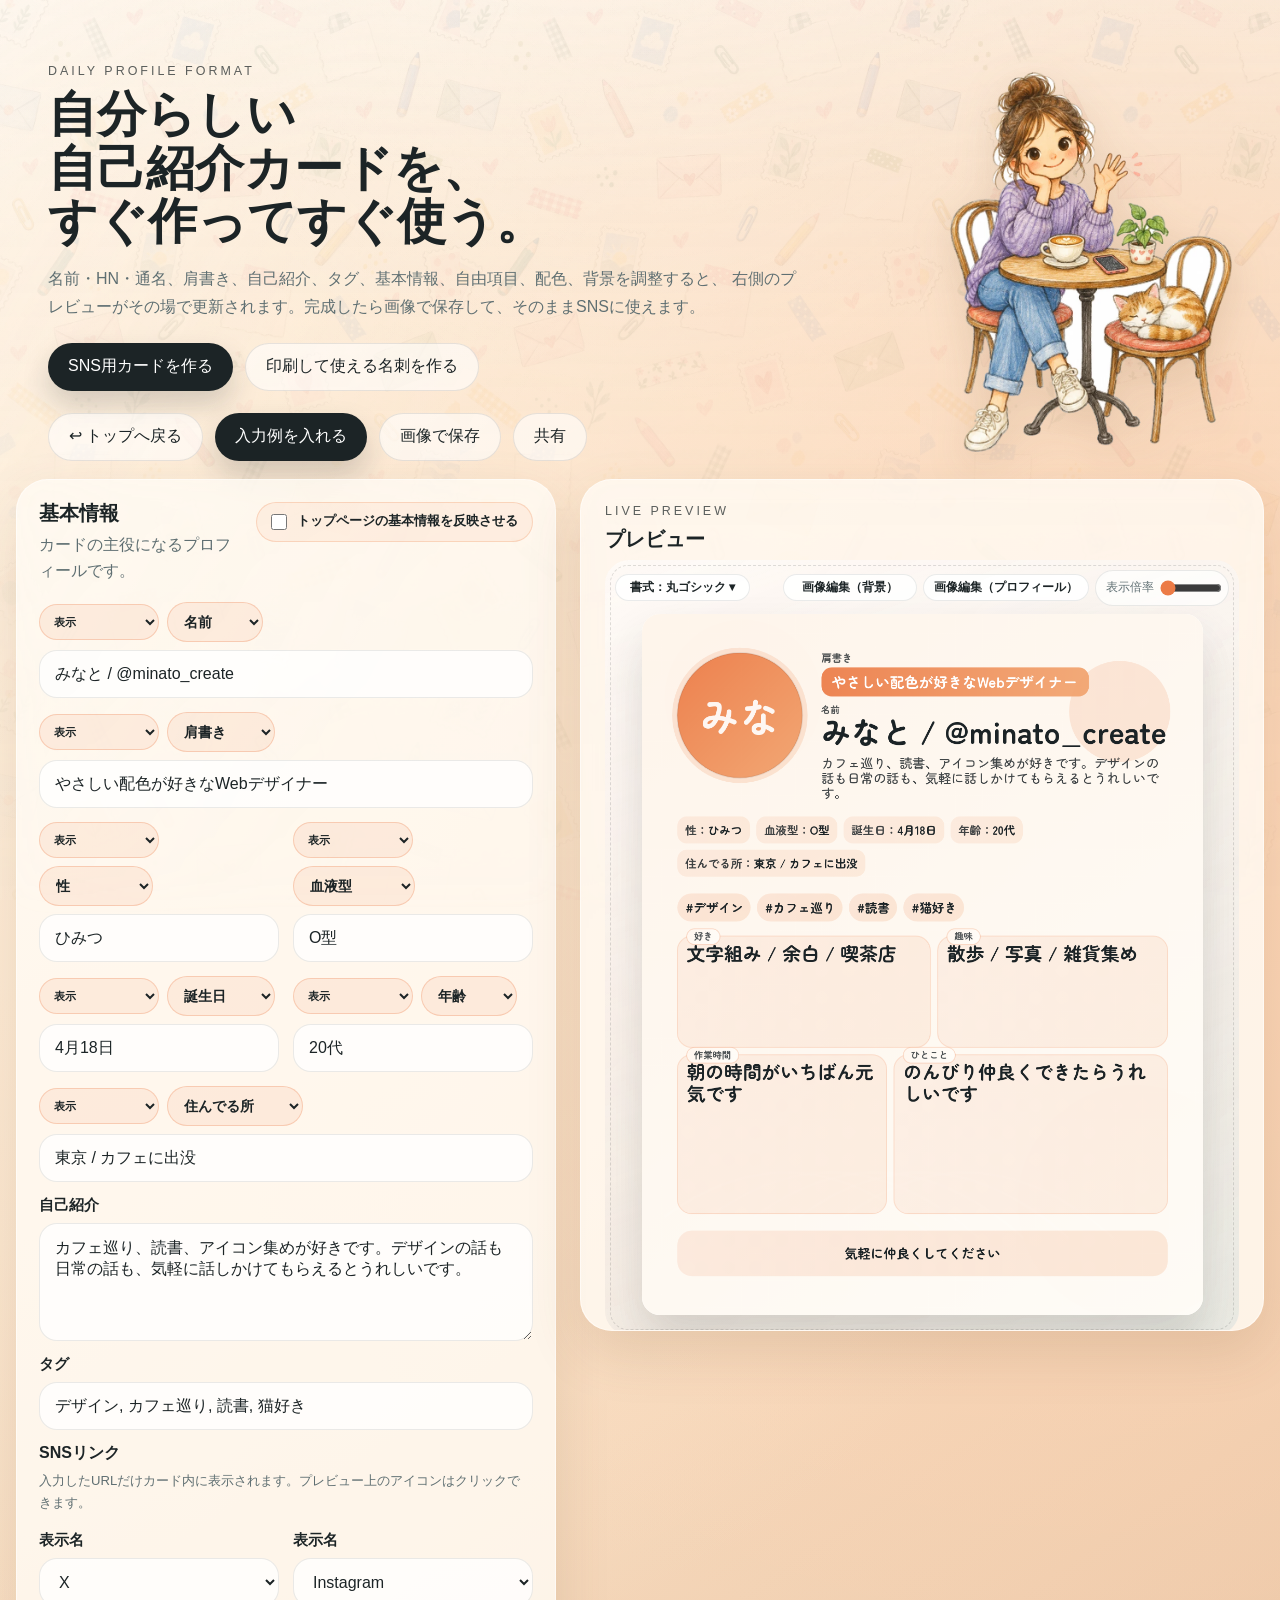
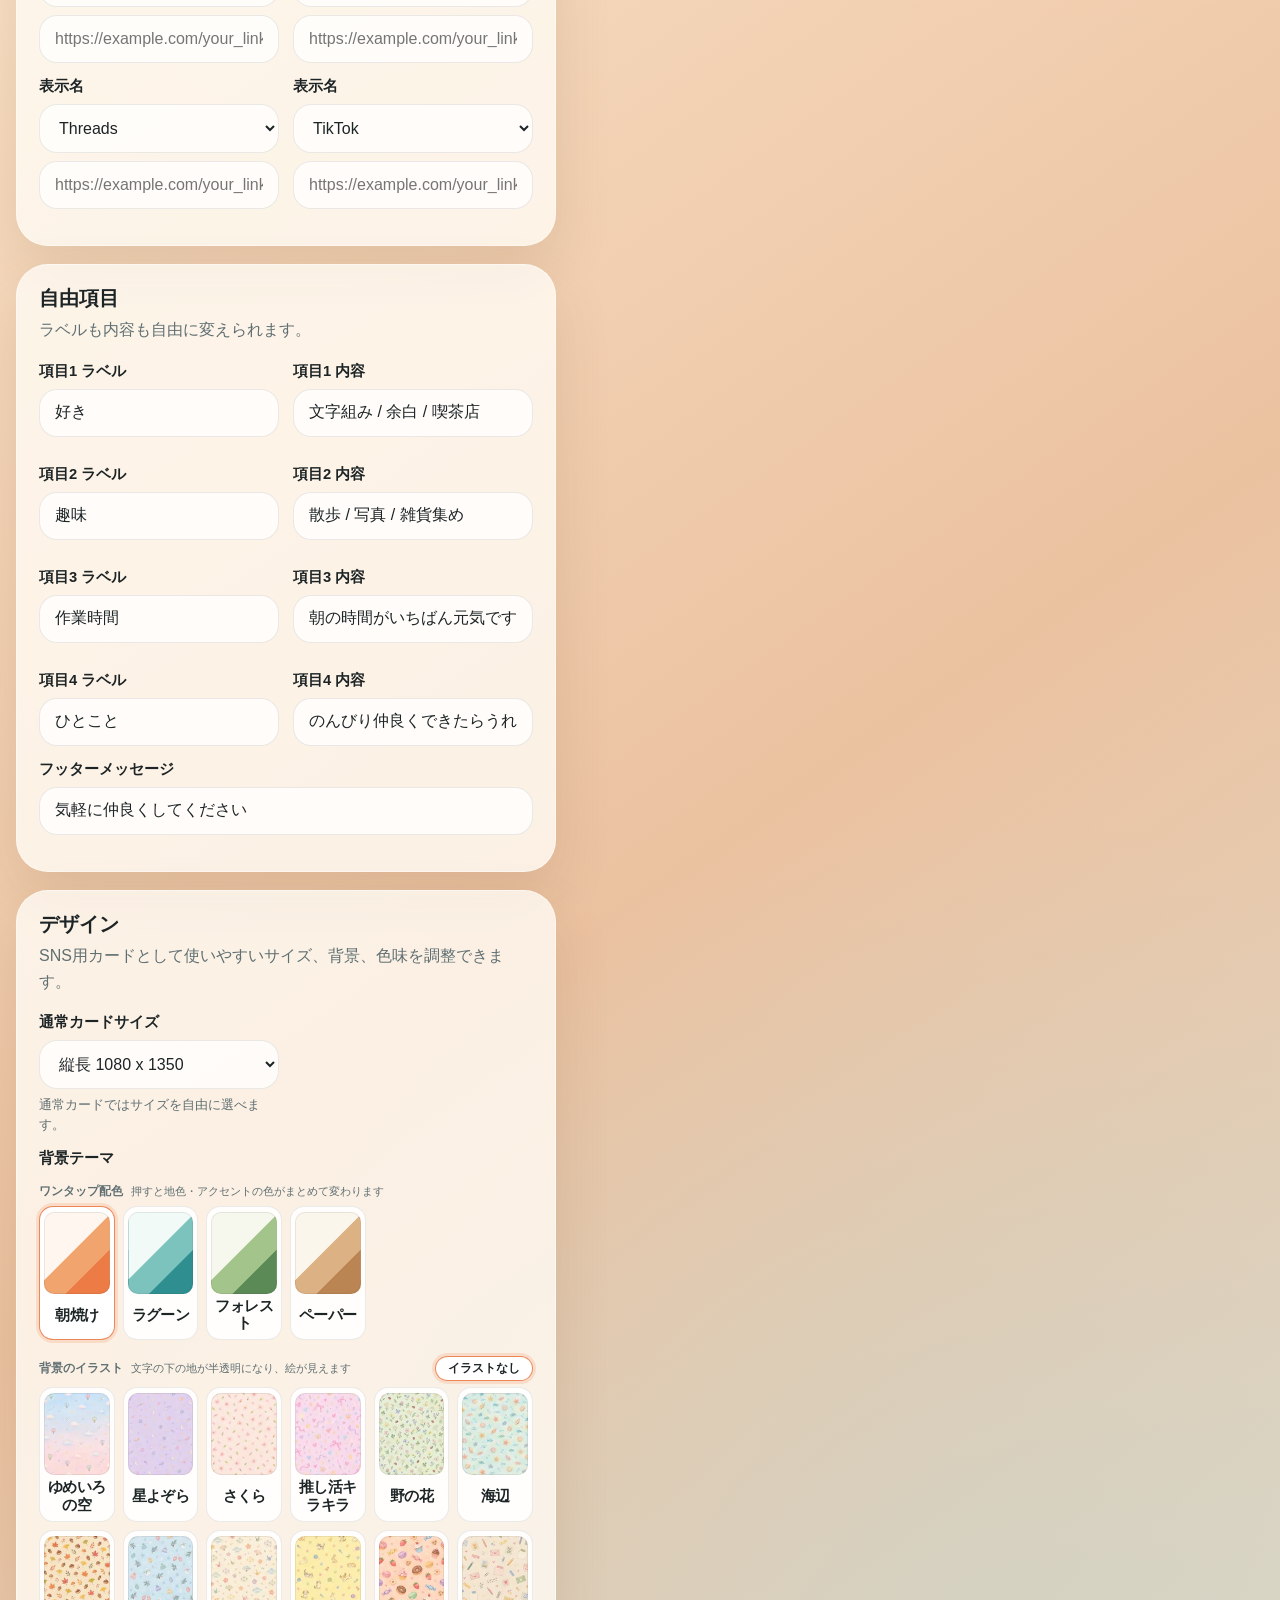
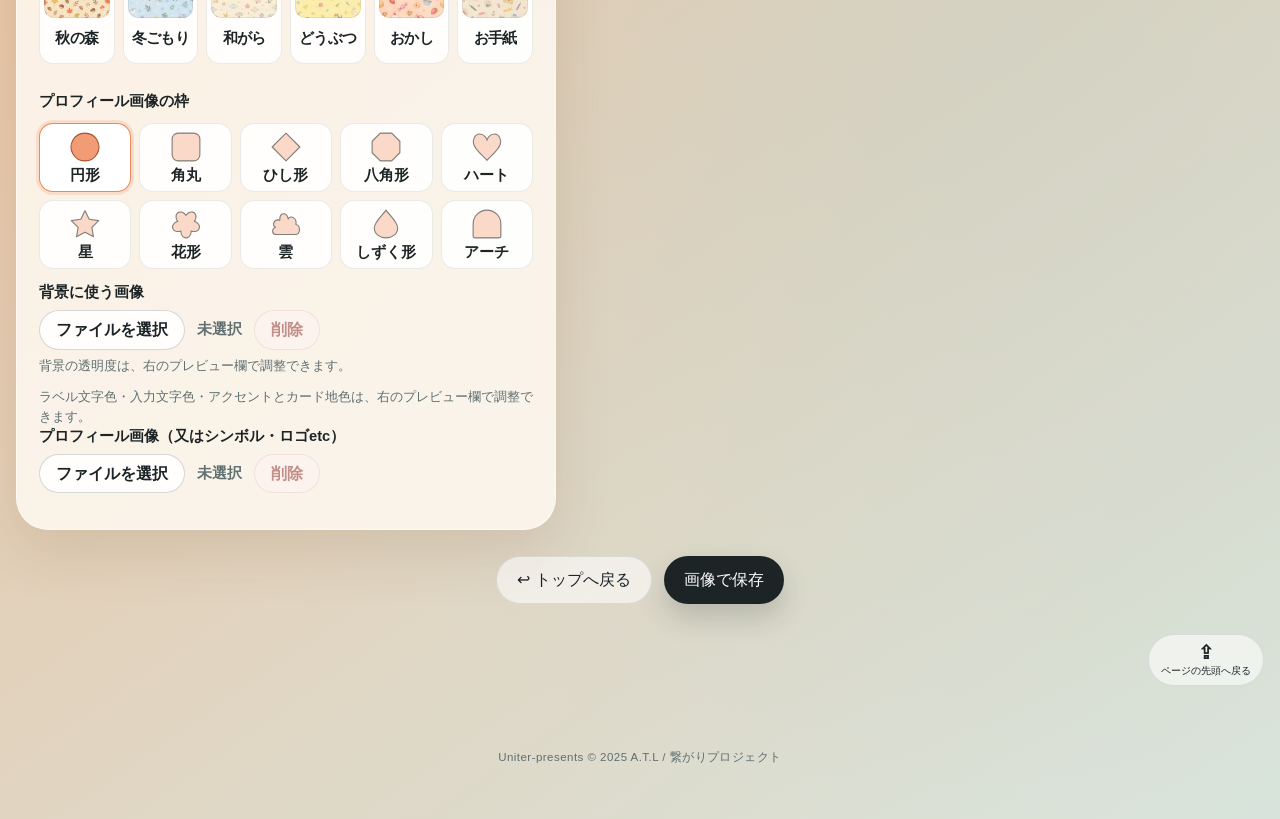
==== commit 584789a0: "カードの枠を入力量に合わせて自動配分、チェックの数で文字サイズ調整、ひとこと未入力なら帯を出さない - 自由項目・闘病メモ・推しプロフィールの4枠：文章の多い段を高く、同じ段では文章の多い枠を広く（段" ====
--- a/daily-format.html
+++ b/daily-format.html
@@ -528,7 +528,7 @@
   <p style="margin:36px 0 6px;text-align:center;font-size:0.72rem;letter-spacing:0.04em;color:var(--muted,#617175);">Uniter-presents © 2025 A.T.L / 繋がりプロジェクト</p>
   </div>
   <script src="./common-profile.js?v=20260709w"></script>
-  <script src="./script.js?v=20260927h"></script>
+  <script src="./script.js?v=20260928a"></script>
   <script src="./style-popover.js?v=20260927b"></script>
   <script src="./theme-picker.js?v=20260927c"></script>
   <script src="./avatar-shape-picker.js?v=20260927a"></script>
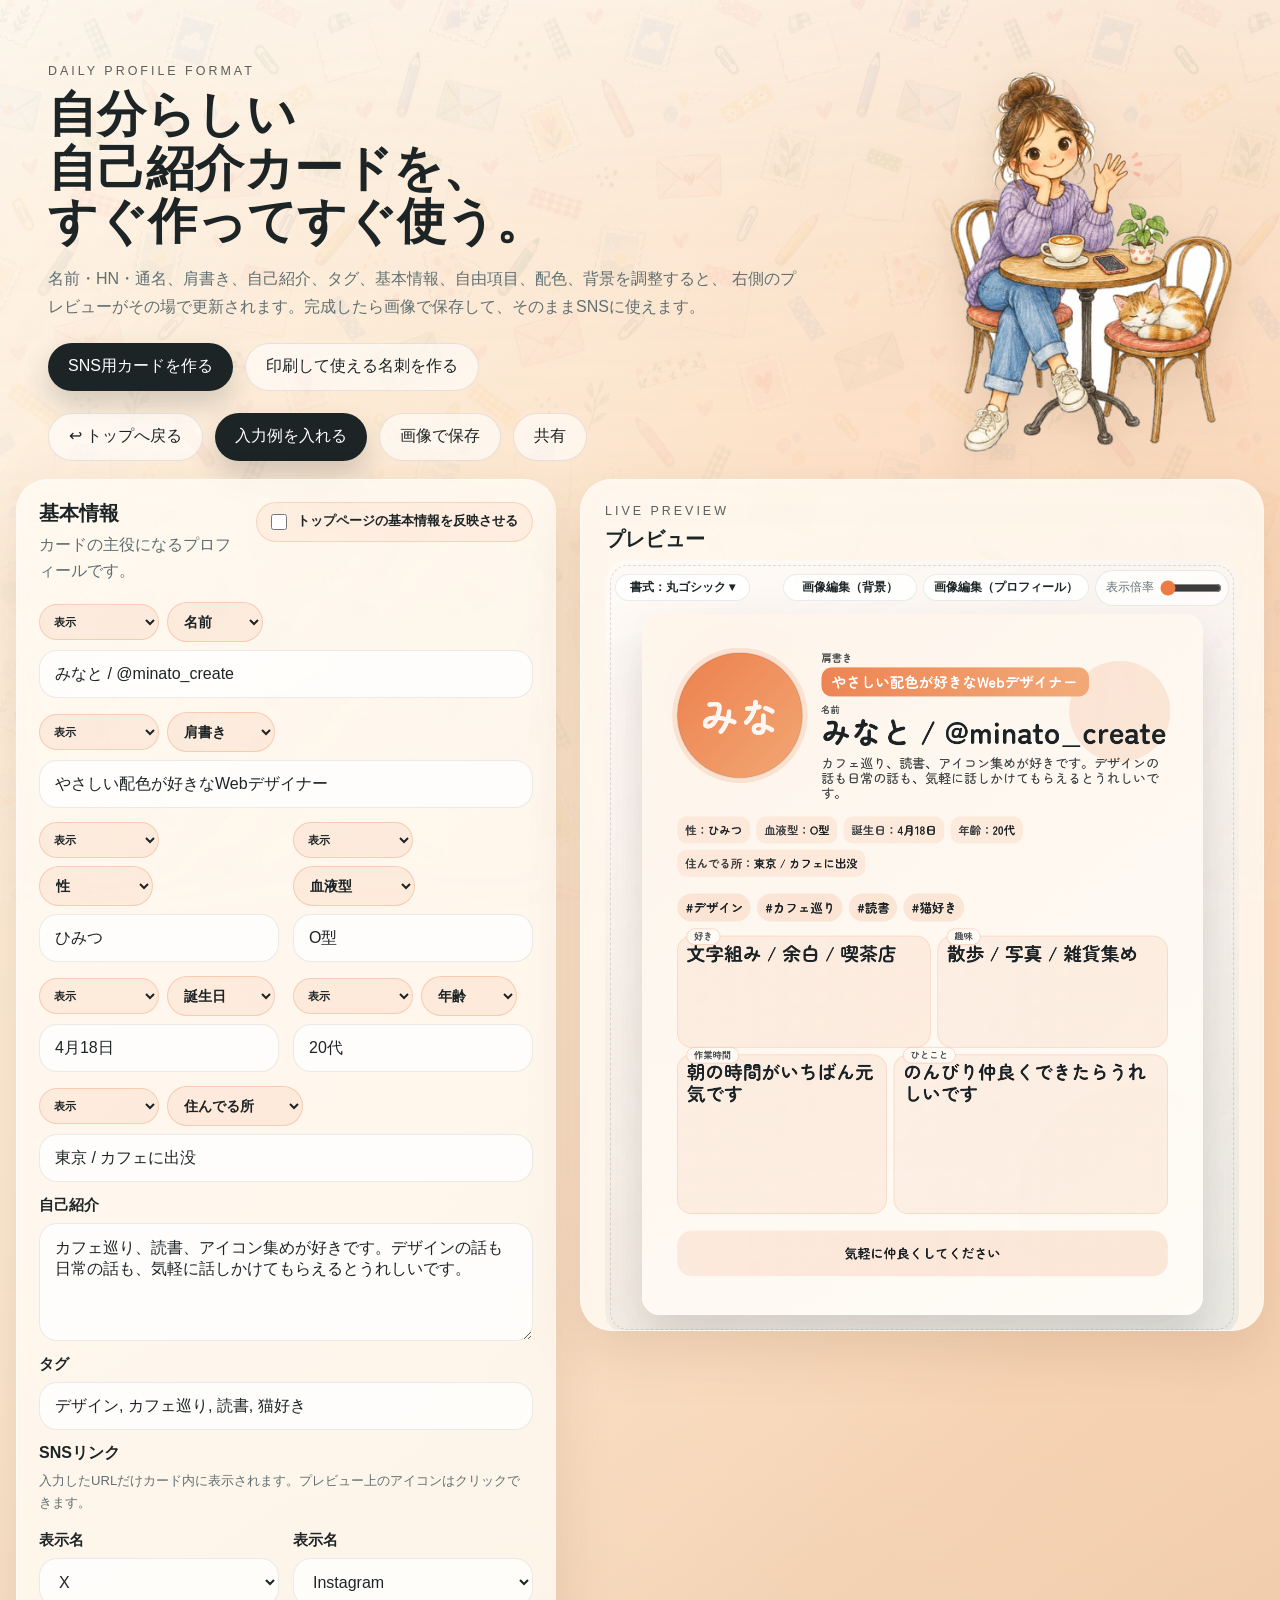
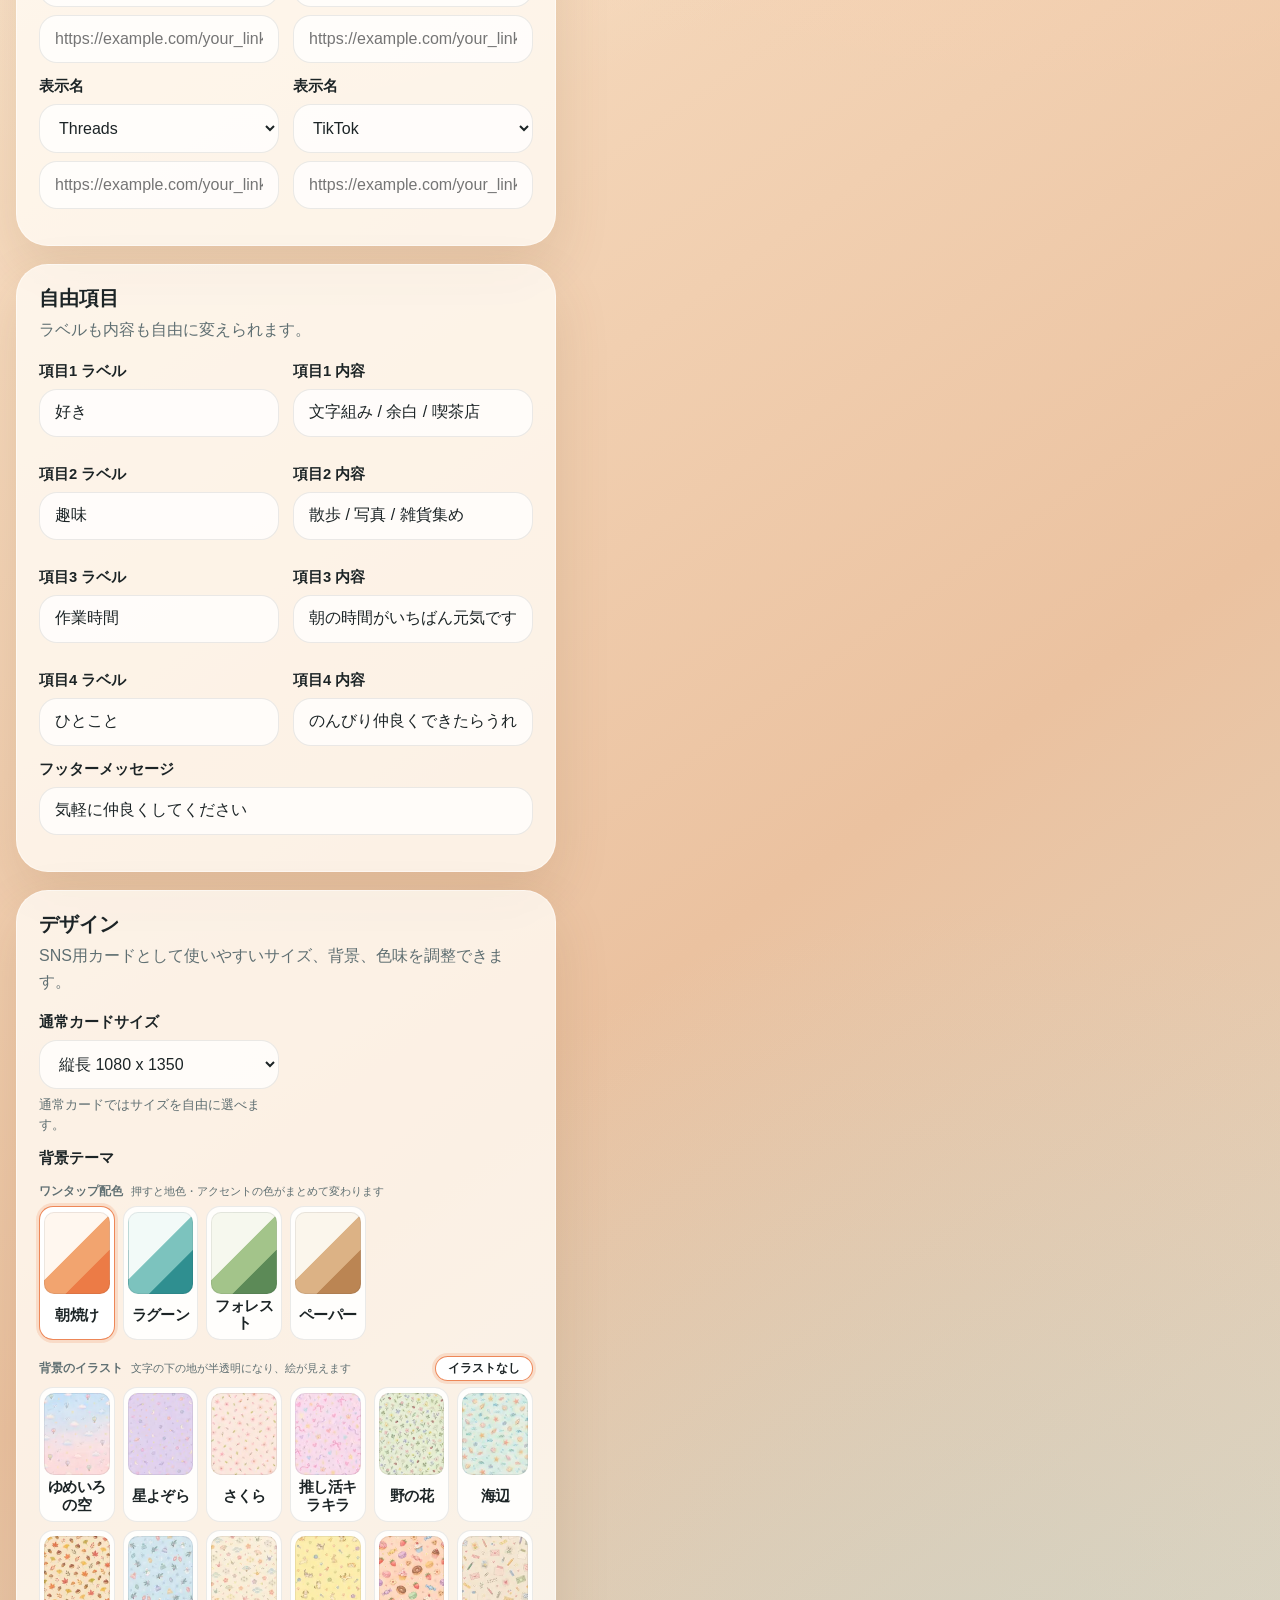
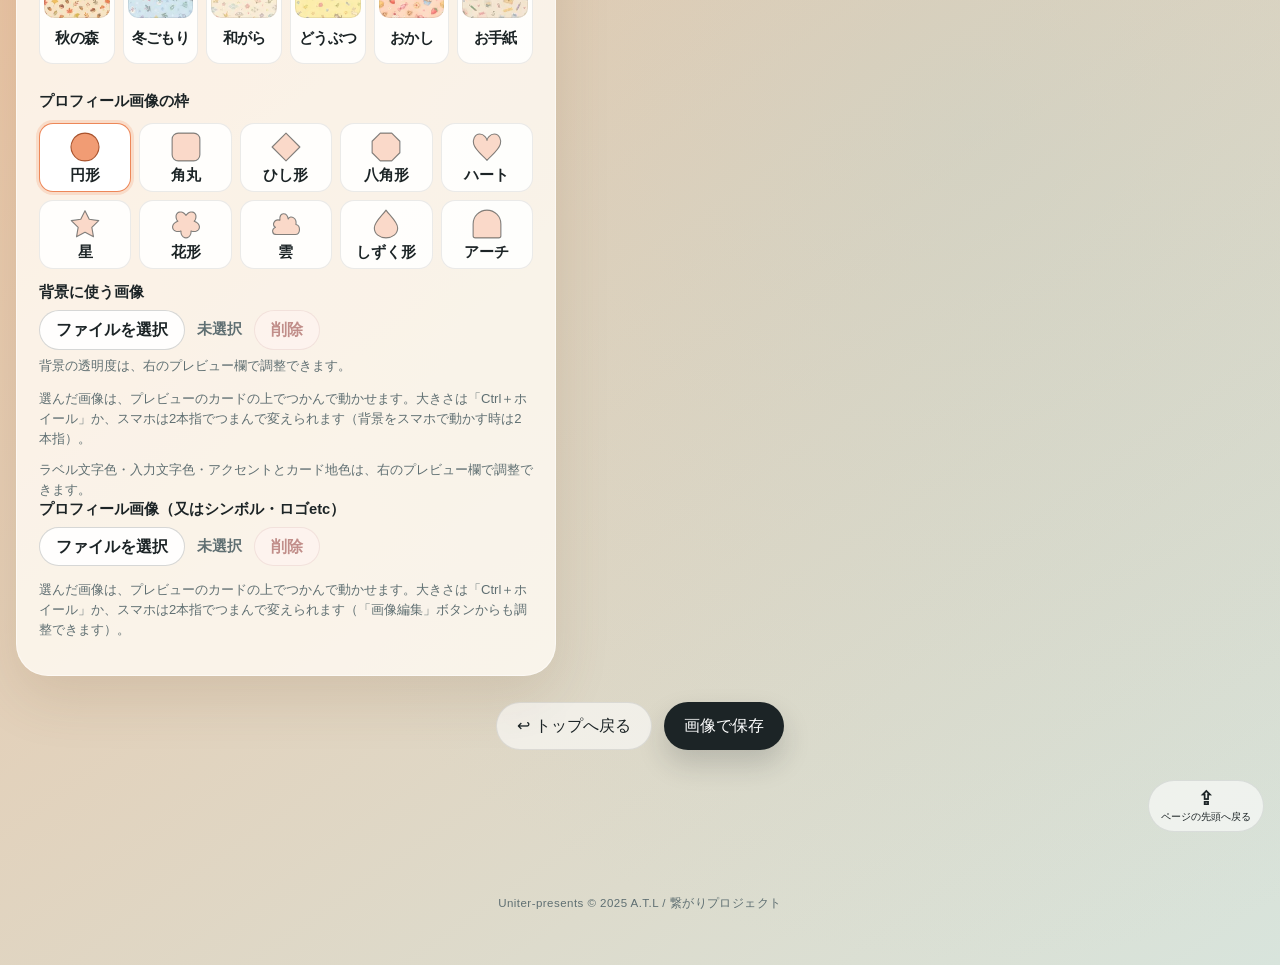
==== commit 18677027: "背景画像・プロフィール画像をカードの上で直接操作（つかんで移動・Ctrl＋ホイール／2本指で拡縮） [skip netlify] - マウス：画像の上をつかんで動かす（プロフィール画像優先、それ以外は" ====
--- a/daily-format.html
+++ b/daily-format.html
@@ -4,7 +4,7 @@
   <meta charset="utf-8">
   <meta name="viewport" content="width=device-width, initial-scale=1">
   <title>日常用自己紹介フォーマット</title>
-  <link rel="stylesheet" href="./style.css?v=20260927p">
+  <link rel="stylesheet" href="./style.css?v=20260929a">
   <link rel="preconnect" href="https://fonts.googleapis.com">
   <link rel="preconnect" href="https://fonts.gstatic.com" crossorigin>
   <link rel="stylesheet" href="https://fonts.googleapis.com/css2?family=Noto+Sans+JP:wght@400;700&family=Zen+Maru+Gothic:wght@400;700&family=Shippori+Mincho:wght@400;700&family=DotGothic16&family=Noto+Serif+JP:wght@400;700&family=RocknRoll+One&family=Rampart+One&family=Klee+One:wght@400;600&family=Stick&family=Dela+Gothic+One&family=Yusei+Magic&family=Hachi+Maru+Pop&family=Kaisei+Decol:wght@400;700&family=Mochiy+Pop+One&family=Reggae+One&display=swap">
@@ -528,10 +528,11 @@
   <p style="margin:36px 0 6px;text-align:center;font-size:0.72rem;letter-spacing:0.04em;color:var(--muted,#617175);">Uniter-presents © 2025 A.T.L / 繋がりプロジェクト</p>
   </div>
   <script src="./common-profile.js?v=20260709w"></script>
-  <script src="./script.js?v=20260928a"></script>
+  <script src="./script.js?v=20260928f"></script>
   <script src="./style-popover.js?v=20260927b"></script>
   <script src="./theme-picker.js?v=20260927c"></script>
   <script src="./avatar-shape-picker.js?v=20260927a"></script>
-  <script src="./mobile-preview.js?v=20260927b"></script>
+  <script src="./mobile-preview.js?v=20260928a"></script>
+  <script src="./image-direct.js?v=20260929a"></script>
 </body>
 </html>
--- a/style.css
+++ b/style.css
@@ -1907,3 +1907,20 @@
 @media (min-width: 761px) {
   .hero > .hero-illust { width: auto; max-width: clamp(240px, 28vw, 430px); max-height: 380px; }
 }
+
+/* 表示倍率を上げた時のカードを見る窓（mobile-preview.js）：窓の中で上下左右に動かせる */
+.canvas-scroller { position: relative; }
+.canvas-scroller.is-zoomed {
+  overflow: auto;
+  cursor: grab;
+  border-radius: calc(var(--radius-xl) - 14px);
+  -webkit-overflow-scrolling: touch;
+}
+.canvas-scroller.is-dragging { cursor: grabbing; user-select: none; }
+.canvas-scroller.is-dragging * { cursor: grabbing !important; }
+@media (min-width: 1121px) {
+  .preview-frame > .canvas-scroller { order: -1; margin-bottom: 10px; }
+}
+/* カードの上で画像をつかんで動かしている間（image-direct.js） */
+.is-image-dragging, .is-image-dragging * { cursor: grabbing !important; user-select: none; }
+.image-direct-note { margin-top: 6px; }
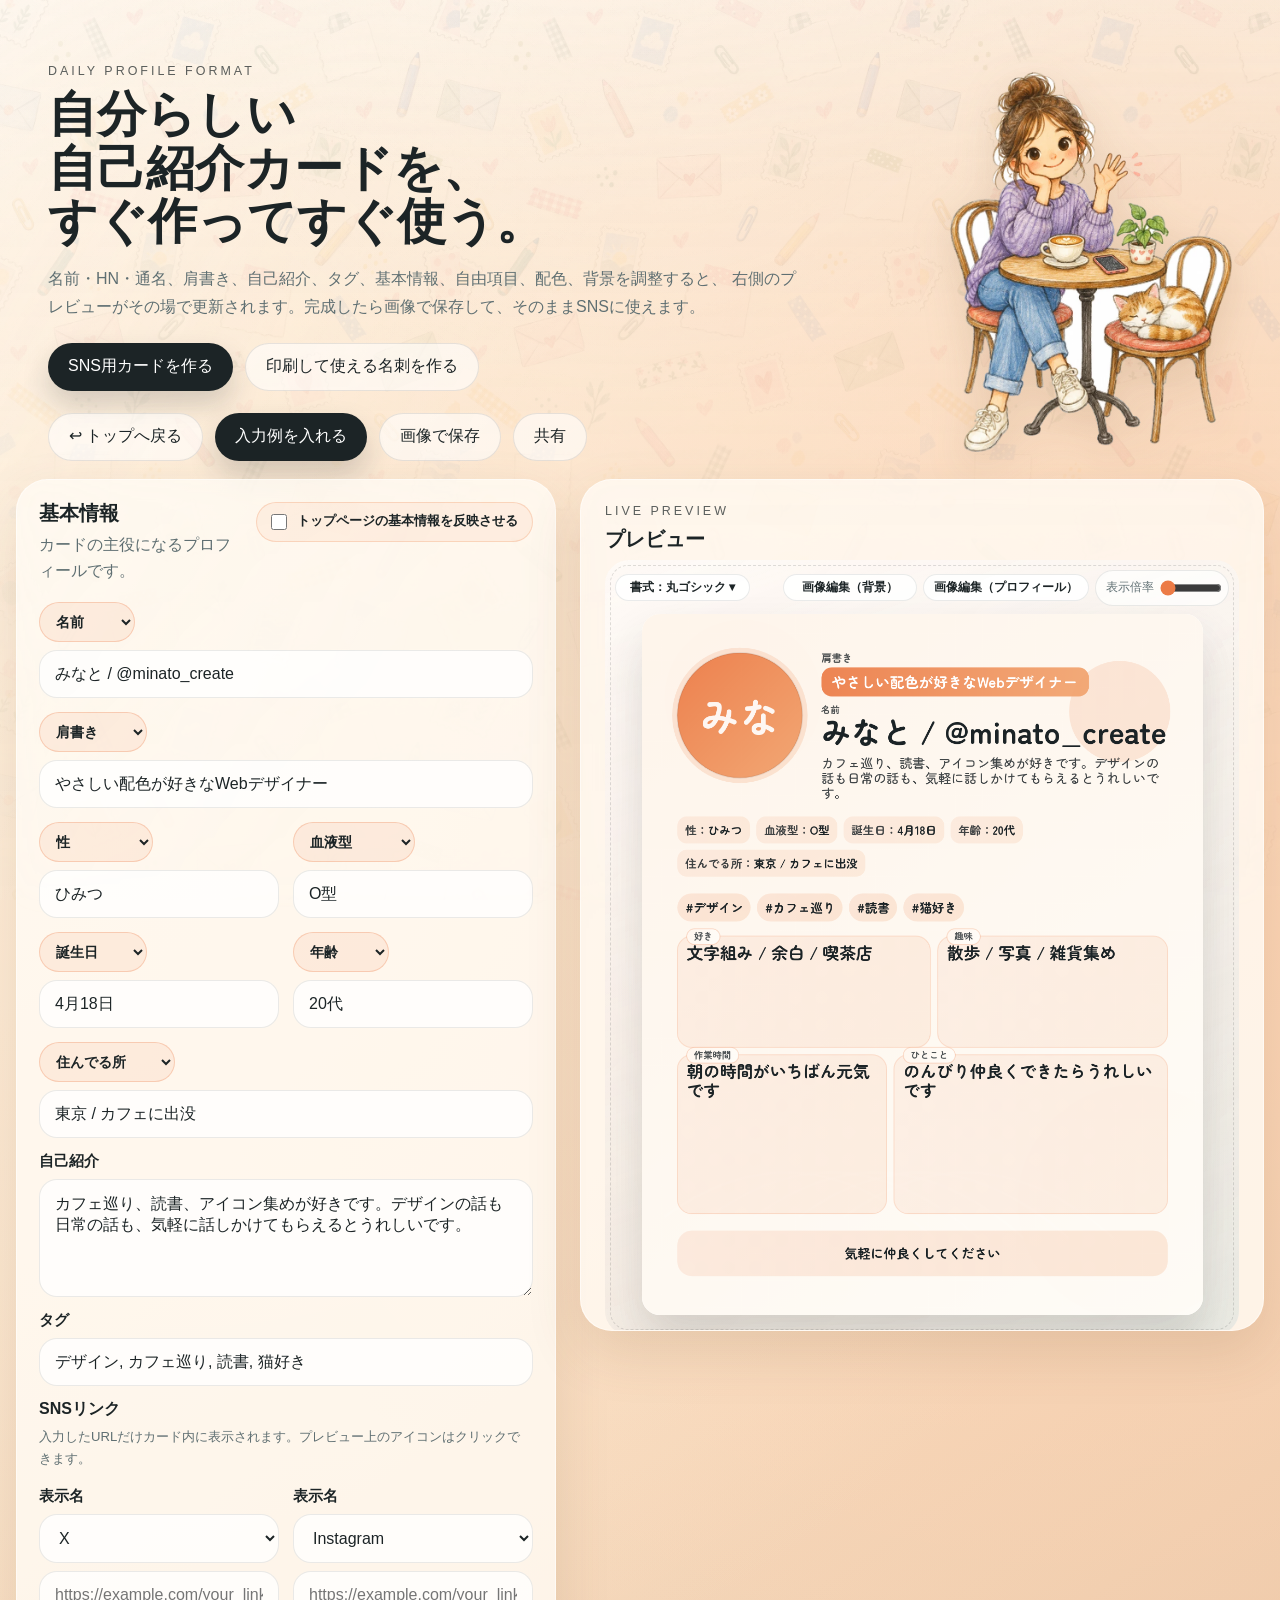
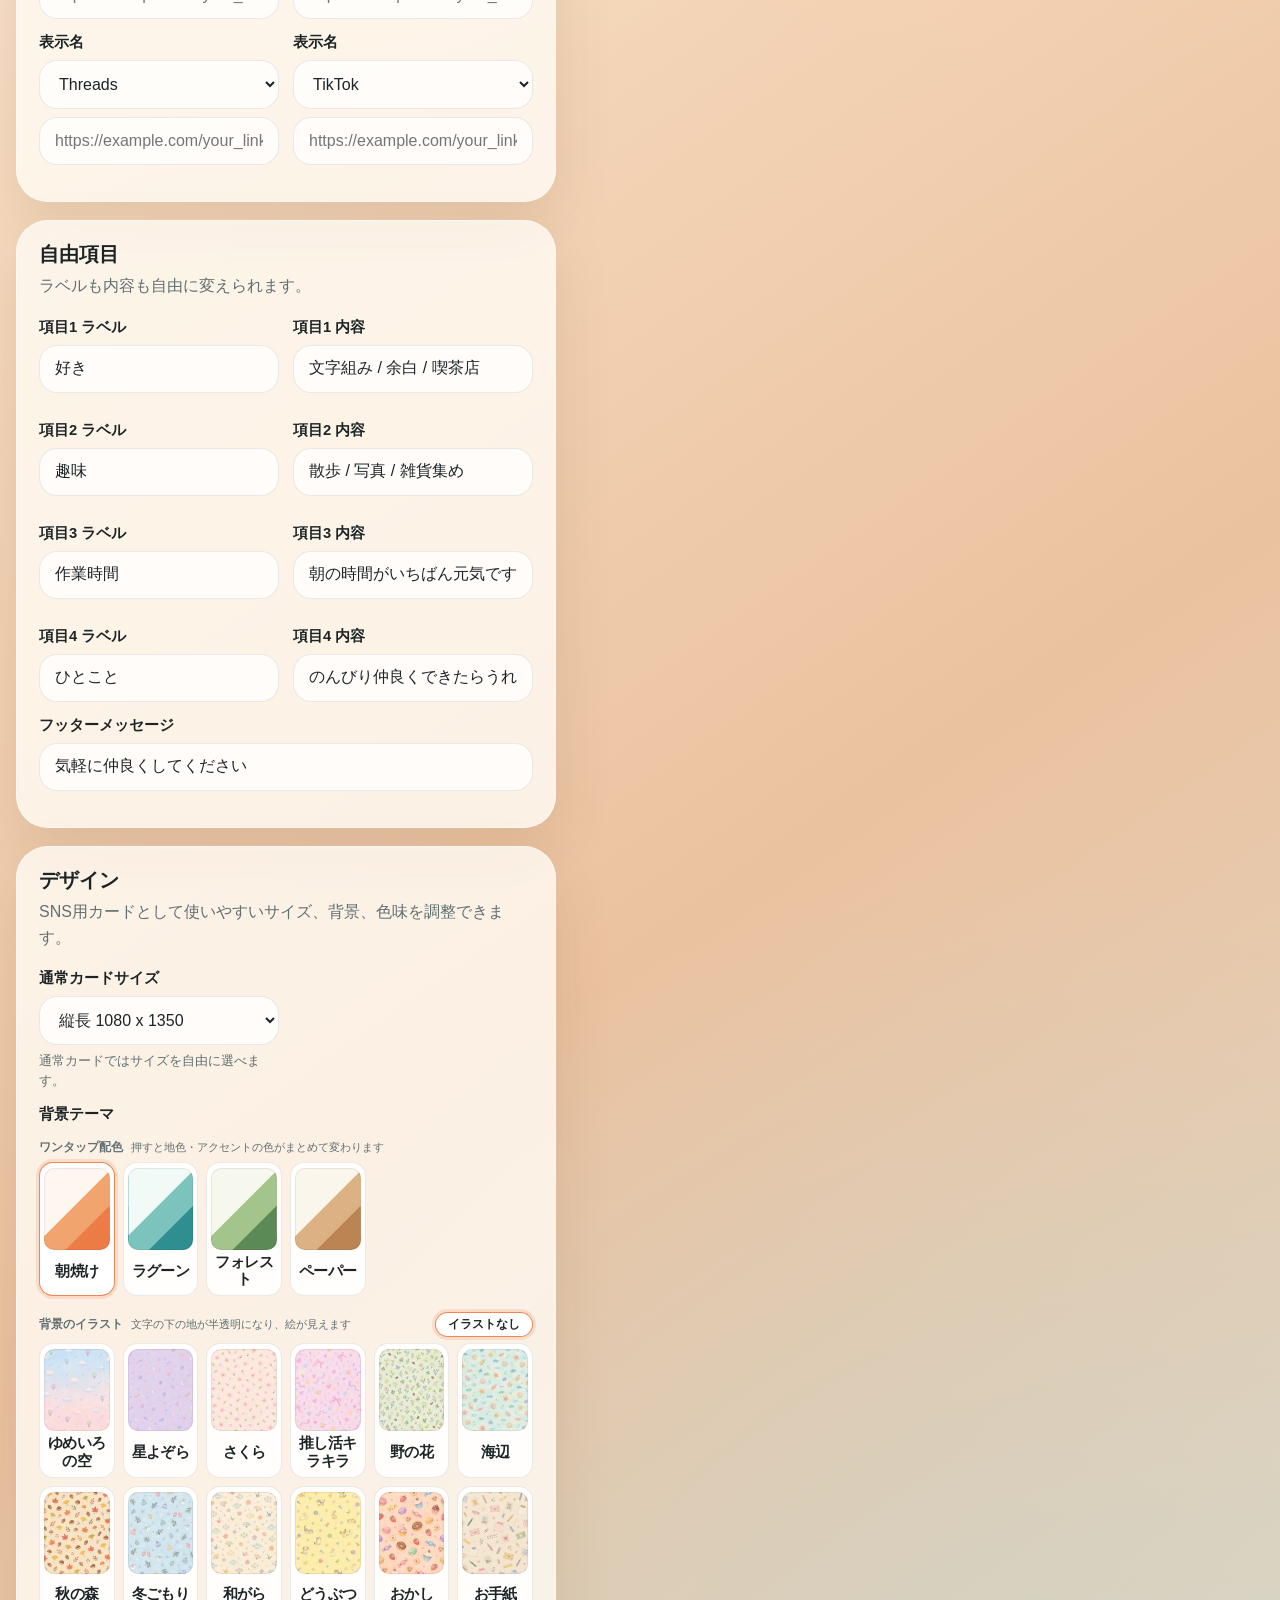
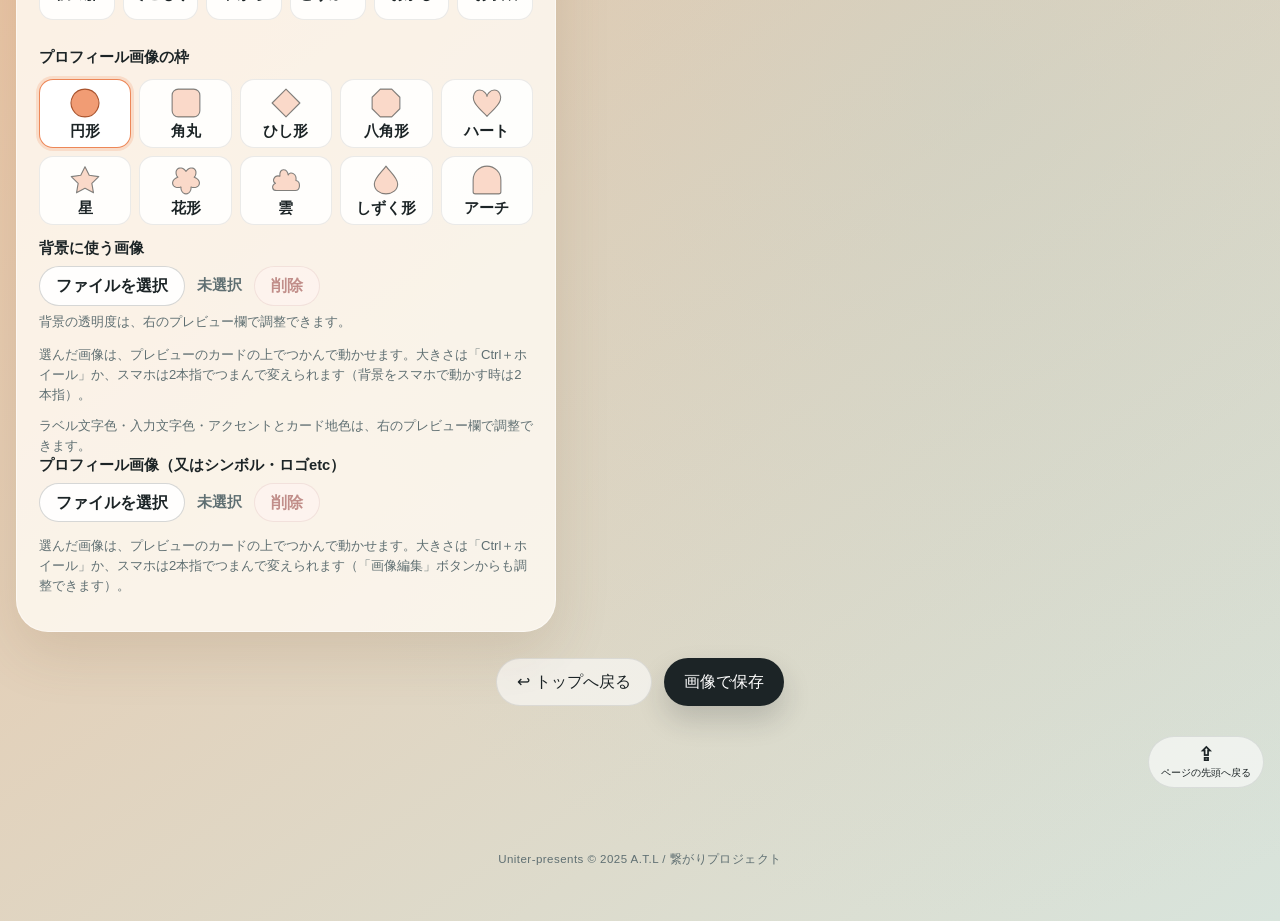
==== commit 6a988755: "「表示／非表示」の選択をなくす、4つの枠の文字サイズをそろえて「…」で切らない [skip netlify] - 名前・肩書き・性・血液型・誕生日・年齢・住んでる所の「表示／非表示」をなくした（6ペー" ====
--- a/daily-format.html
+++ b/daily-format.html
@@ -47,10 +47,6 @@
             </div>
             <div class="field">
               <div class="label-row">
-                <select id="displayNameVisible" name="displayNameVisible" class="label-select visibility-select" aria-label="名前の表示設定">
-                  <option value="show">表示</option>
-                  <option value="hide">非表示</option>
-                </select>
                 <select id="displayNameLabel" name="displayNameLabel" class="label-select" aria-label="名前のプレビュー表示ラベル">
                   <option value="名前">名前</option>
                   <option value="HN">HN</option>
@@ -61,10 +57,6 @@
             </div>
             <div class="field">
               <div class="label-row">
-                <select id="roleVisible" name="roleVisible" class="label-select visibility-select" aria-label="肩書きの表示設定">
-                  <option value="show">表示</option>
-                  <option value="hide">非表示</option>
-                </select>
                 <select id="roleLabel" name="roleLabel" class="label-select" aria-label="肩書きのプレビュー表示ラベル">
                   <option value="肩書き">肩書き</option>
                   <option value="称号">称号</option>
@@ -77,10 +69,6 @@
             <div class="field-grid">
               <div class="field">
                 <div class="label-row">
-                  <select id="genderVisible" name="genderVisible" class="label-select visibility-select" aria-label="性の表示設定">
-                    <option value="show">表示</option>
-                    <option value="hide">非表示</option>
-                  </select>
                   <select id="genderLabel" name="genderLabel" class="label-select" aria-label="性のプレビュー表示ラベル">
                     <option value="性">性</option>
                     <option value="属性">属性</option>
@@ -92,10 +80,6 @@
               </div>
               <div class="field">
                 <div class="label-row">
-                  <select id="bloodVisible" name="bloodVisible" class="label-select visibility-select" aria-label="血液型の表示設定">
-                    <option value="show">表示</option>
-                    <option value="hide">非表示</option>
-                  </select>
                   <select id="bloodLabel" name="bloodLabel" class="label-select" aria-label="血液型のプレビュー表示ラベル">
                     <option value="血液型">血液型</option>
                     <option value="血の種類">血の種類</option>
@@ -107,10 +91,6 @@
             <div class="field-grid">
               <div class="field">
                 <div class="label-row">
-                  <select id="birthdayVisible" name="birthdayVisible" class="label-select visibility-select" aria-label="誕生日の表示設定">
-                    <option value="show">表示</option>
-                    <option value="hide">非表示</option>
-                  </select>
                   <select id="birthdayLabel" name="birthdayLabel" class="label-select" aria-label="誕生日のプレビュー表示ラベル">
                     <option value="誕生日">誕生日</option>
                     <option value="記念日">記念日</option>
@@ -120,10 +100,6 @@
               </div>
               <div class="field">
                 <div class="label-row">
-                  <select id="ageVisible" name="ageVisible" class="label-select visibility-select" aria-label="年齢の表示設定">
-                    <option value="show">表示</option>
-                    <option value="hide">非表示</option>
-                  </select>
                   <select id="ageLabel" name="ageLabel" class="label-select" aria-label="年齢のプレビュー表示ラベル">
                     <option value="年齢">年齢</option>
                     <option value="世代">世代</option>
@@ -134,10 +110,6 @@
             </div>
             <div class="field">
               <div class="label-row">
-                <select id="locationVisible" name="locationVisible" class="label-select visibility-select" aria-label="住んでる所の表示設定">
-                  <option value="show">表示</option>
-                  <option value="hide">非表示</option>
-                </select>
                 <select id="locationLabel" name="locationLabel" class="label-select" aria-label="住んでる所のプレビュー表示ラベル">
                   <option value="住んでる所">住んでる所</option>
                   <option value="出身地">出身地</option>
@@ -528,7 +500,7 @@
   <p style="margin:36px 0 6px;text-align:center;font-size:0.72rem;letter-spacing:0.04em;color:var(--muted,#617175);">Uniter-presents © 2025 A.T.L / 繋がりプロジェクト</p>
   </div>
   <script src="./common-profile.js?v=20260709w"></script>
-  <script src="./script.js?v=20260928f"></script>
+  <script src="./script.js?v=20260929b"></script>
   <script src="./style-popover.js?v=20260927b"></script>
   <script src="./theme-picker.js?v=20260927c"></script>
   <script src="./avatar-shape-picker.js?v=20260927a"></script>
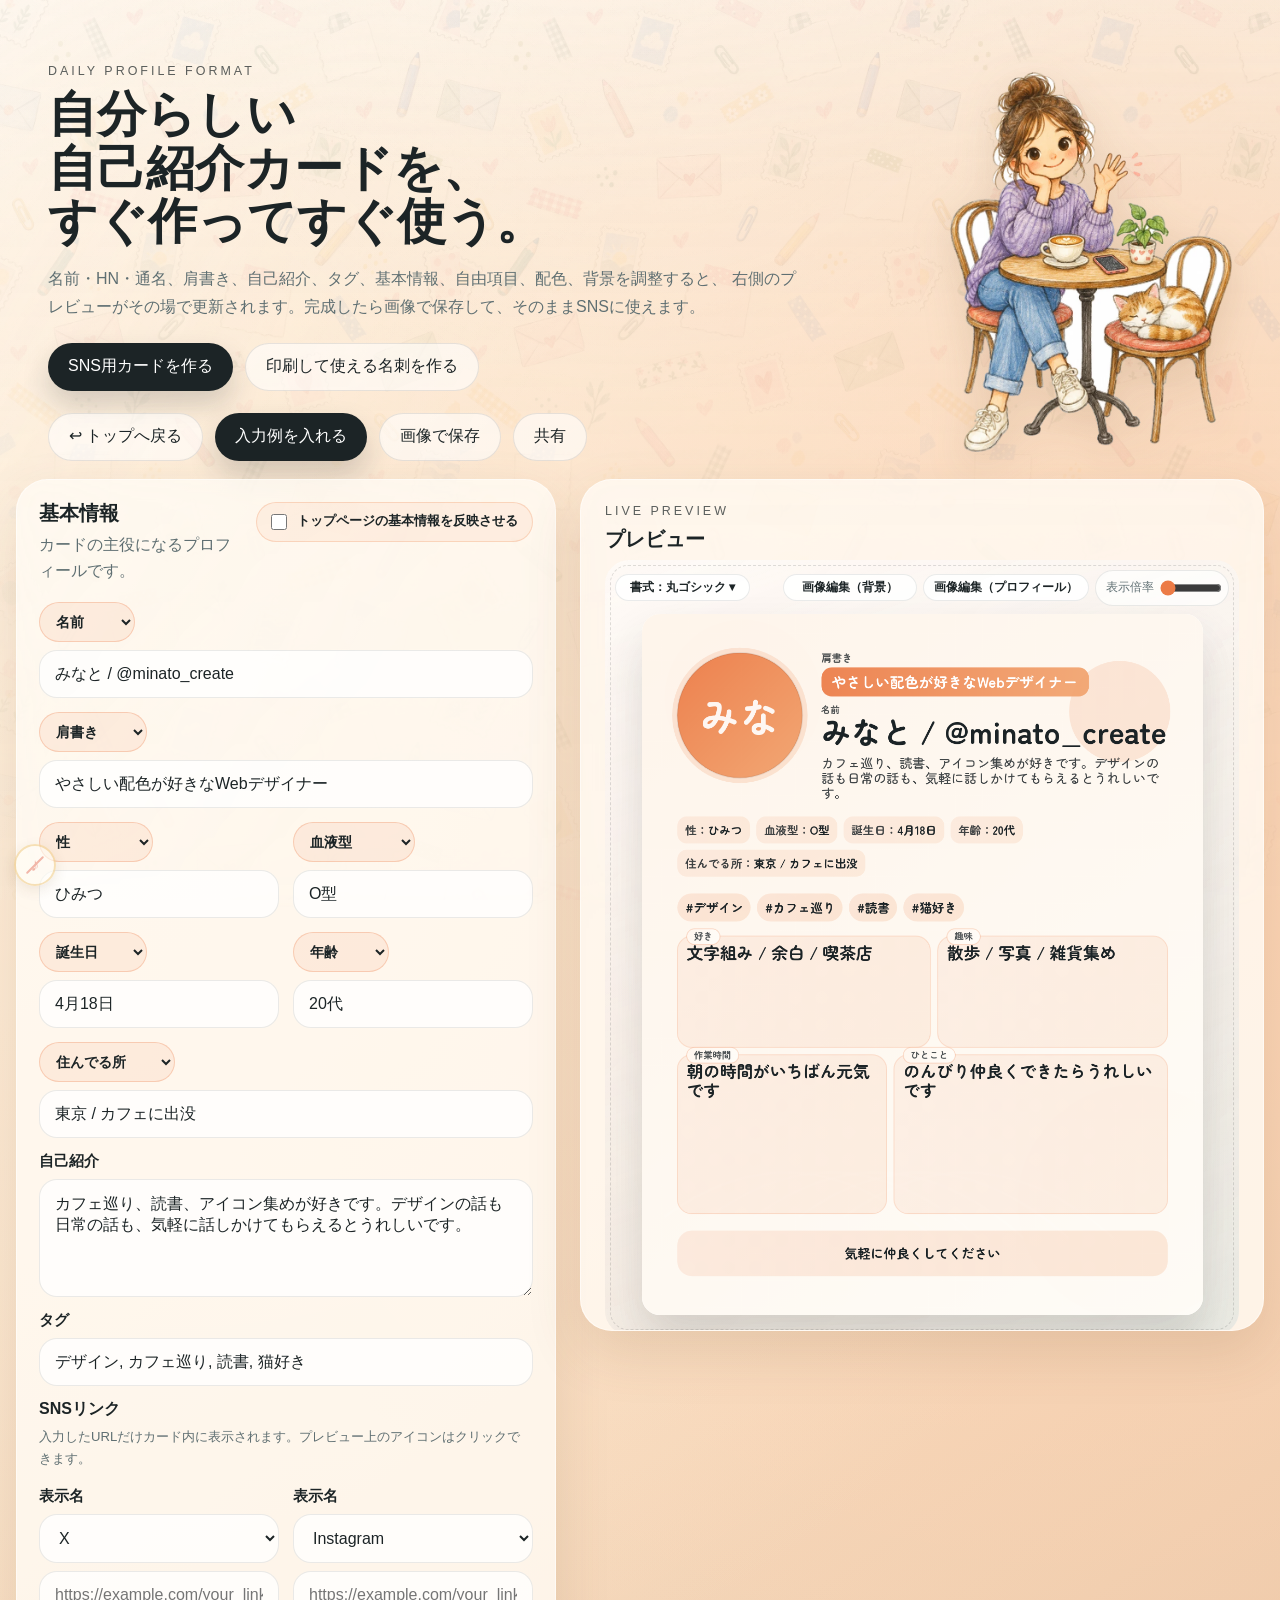
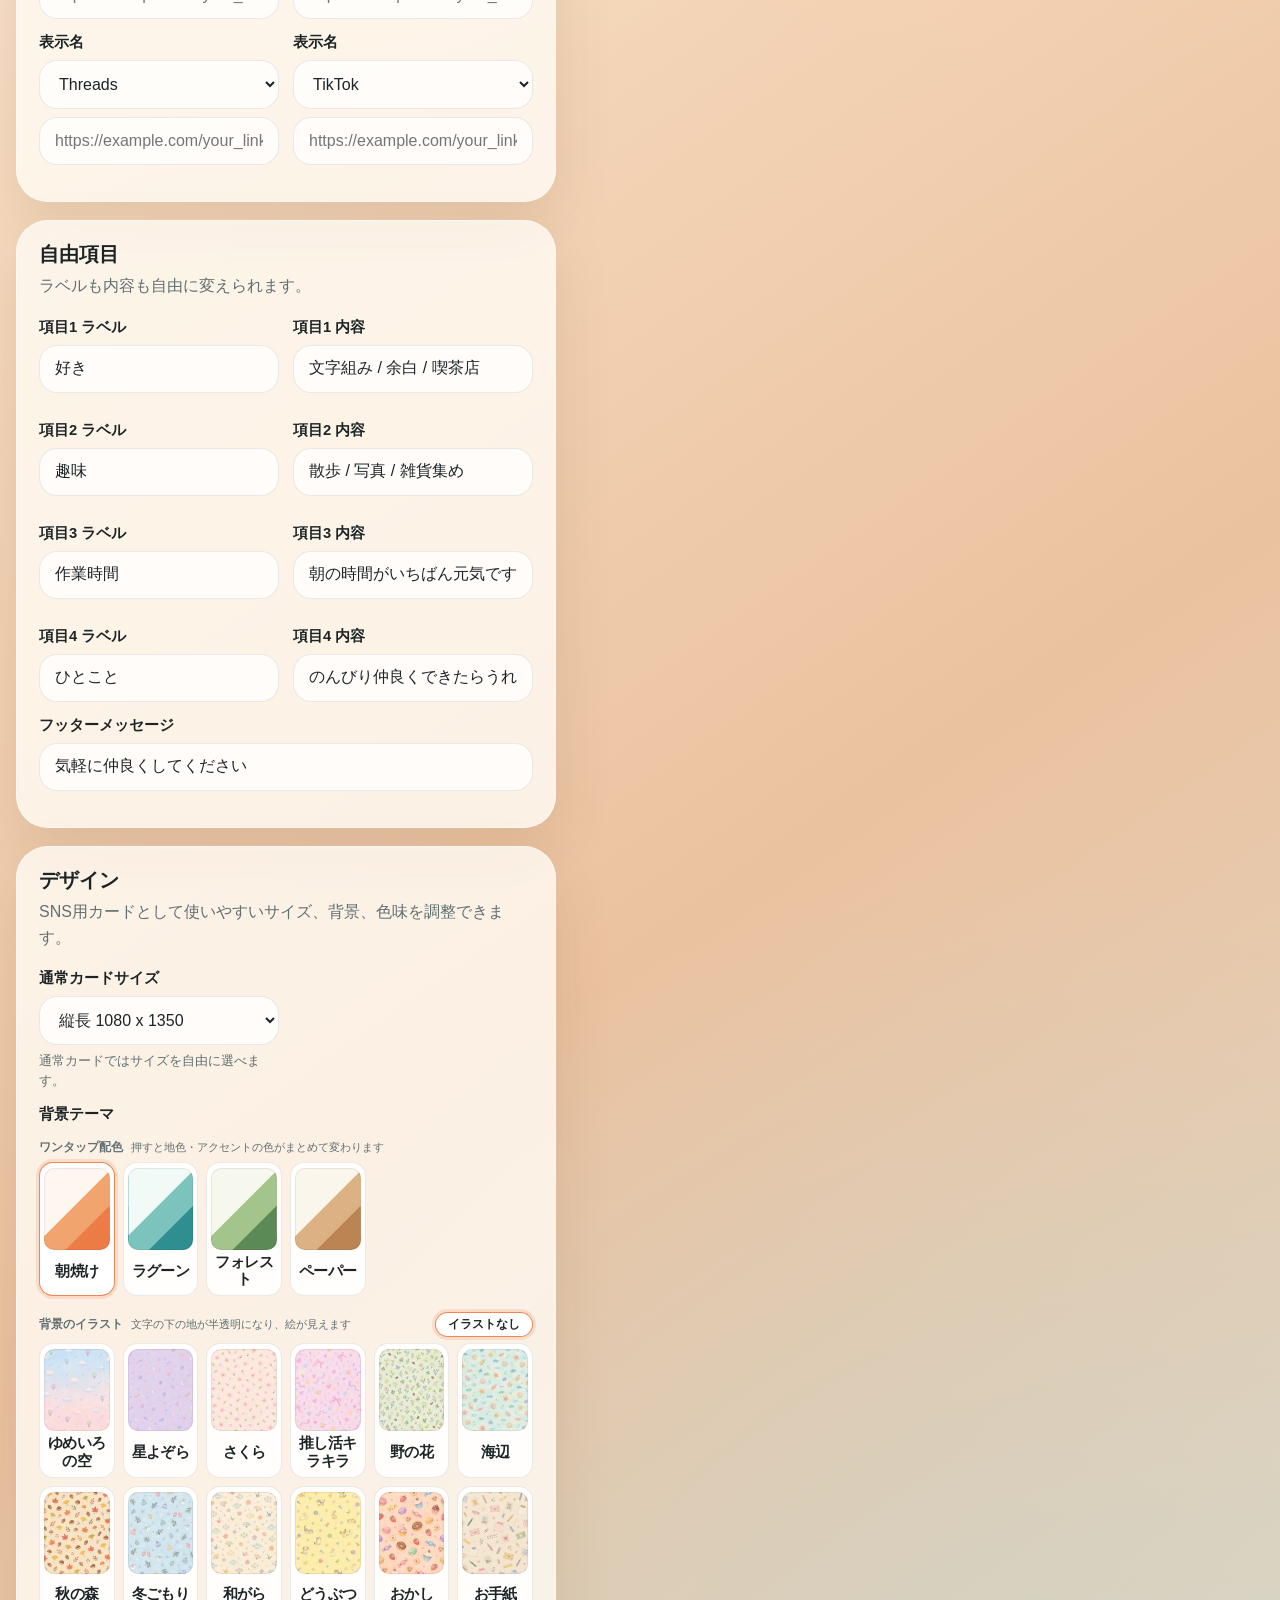
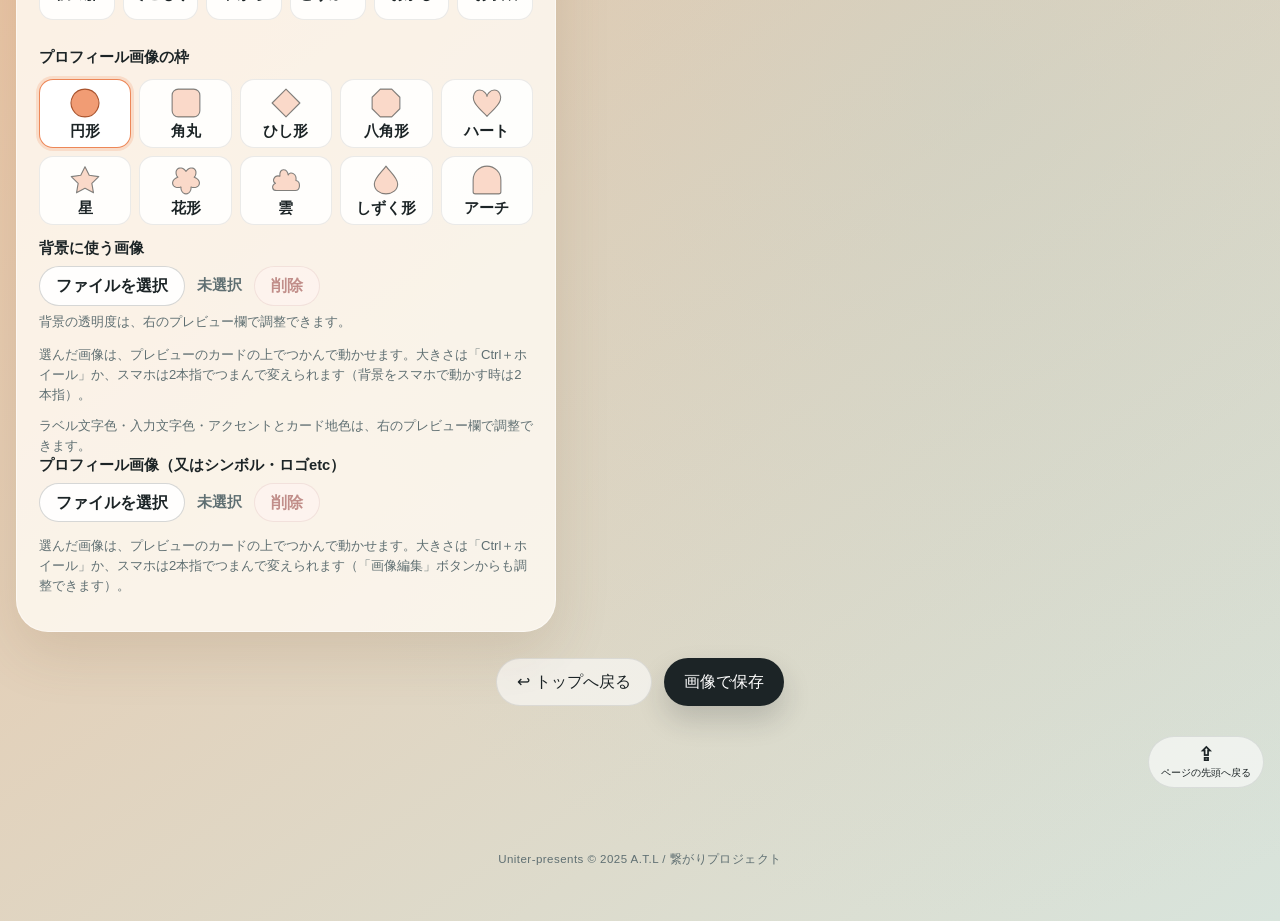
==== commit f121ddd3: "音楽を追加：入口のドミソの3秒後に歌「小さな出会い」、基本情報・カード選択でBGM「Haroka Haroka」 [skip netlify] - 「タップしてはじめる」→ロゴ降下＋ドミソ→鳴り終わっ" ====
--- a/daily-format.html
+++ b/daily-format.html
@@ -4,7 +4,7 @@
   <meta charset="utf-8">
   <meta name="viewport" content="width=device-width, initial-scale=1">
   <title>日常用自己紹介フォーマット</title>
-  <link rel="stylesheet" href="./style.css?v=20260929a">
+  <link rel="stylesheet" href="./style.css?v=20260929b">
   <link rel="preconnect" href="https://fonts.googleapis.com">
   <link rel="preconnect" href="https://fonts.gstatic.com" crossorigin>
   <link rel="stylesheet" href="https://fonts.googleapis.com/css2?family=Noto+Sans+JP:wght@400;700&family=Zen+Maru+Gothic:wght@400;700&family=Shippori+Mincho:wght@400;700&family=DotGothic16&family=Noto+Serif+JP:wght@400;700&family=RocknRoll+One&family=Rampart+One&family=Klee+One:wght@400;600&family=Stick&family=Dela+Gothic+One&family=Yusei+Magic&family=Hachi+Maru+Pop&family=Kaisei+Decol:wght@400;700&family=Mochiy+Pop+One&family=Reggae+One&display=swap">
@@ -506,5 +506,6 @@
   <script src="./avatar-shape-picker.js?v=20260927a"></script>
   <script src="./mobile-preview.js?v=20260928a"></script>
   <script src="./image-direct.js?v=20260929a"></script>
+  <script src="./haroka-bgm.js?v=20260929d"></script>
 </body>
 </html>
--- a/style.css
+++ b/style.css
@@ -1924,3 +1924,20 @@
 /* カードの上で画像をつかんで動かしている間（image-direct.js） */
 .is-image-dragging, .is-image-dragging * { cursor: grabbing !important; user-select: none; }
 .image-direct-note { margin-top: 6px; }
+
+/* ---- 音楽の♪ボタン（左下）と、カード作成のページを重ねて表示する画面（haroka-bgm.js） ---- */
+.bgm-toggle {
+  position: fixed; left: 14px; bottom: 14px; z-index: 1300;
+  width: 42px; height: 42px; border-radius: 50%;
+  border: 2px solid #f1cf8e; background: rgba(255, 253, 247, 0.95); color: #e98a7a;
+  font-size: 1.15rem; line-height: 1; cursor: pointer;
+  box-shadow: 0 4px 14px rgba(116, 80, 45, 0.2);
+}
+.bgm-toggle[hidden] { display: none; }
+.bgm-toggle.is-off { opacity: 0.6; }
+.bgm-toggle.is-off::after {
+  content: ""; position: absolute; left: 50%; top: 50%; width: 24px; height: 2px; margin: -1px 0 0 -12px;
+  background: currentColor; transform: rotate(-45deg); border-radius: 2px;
+}
+.haroka-shell-frame { position: fixed; inset: 0; width: 100%; height: 100%; border: 0; z-index: 1200; background: #fbf5e8; }
+.haroka-shell-open body { overflow: hidden; }
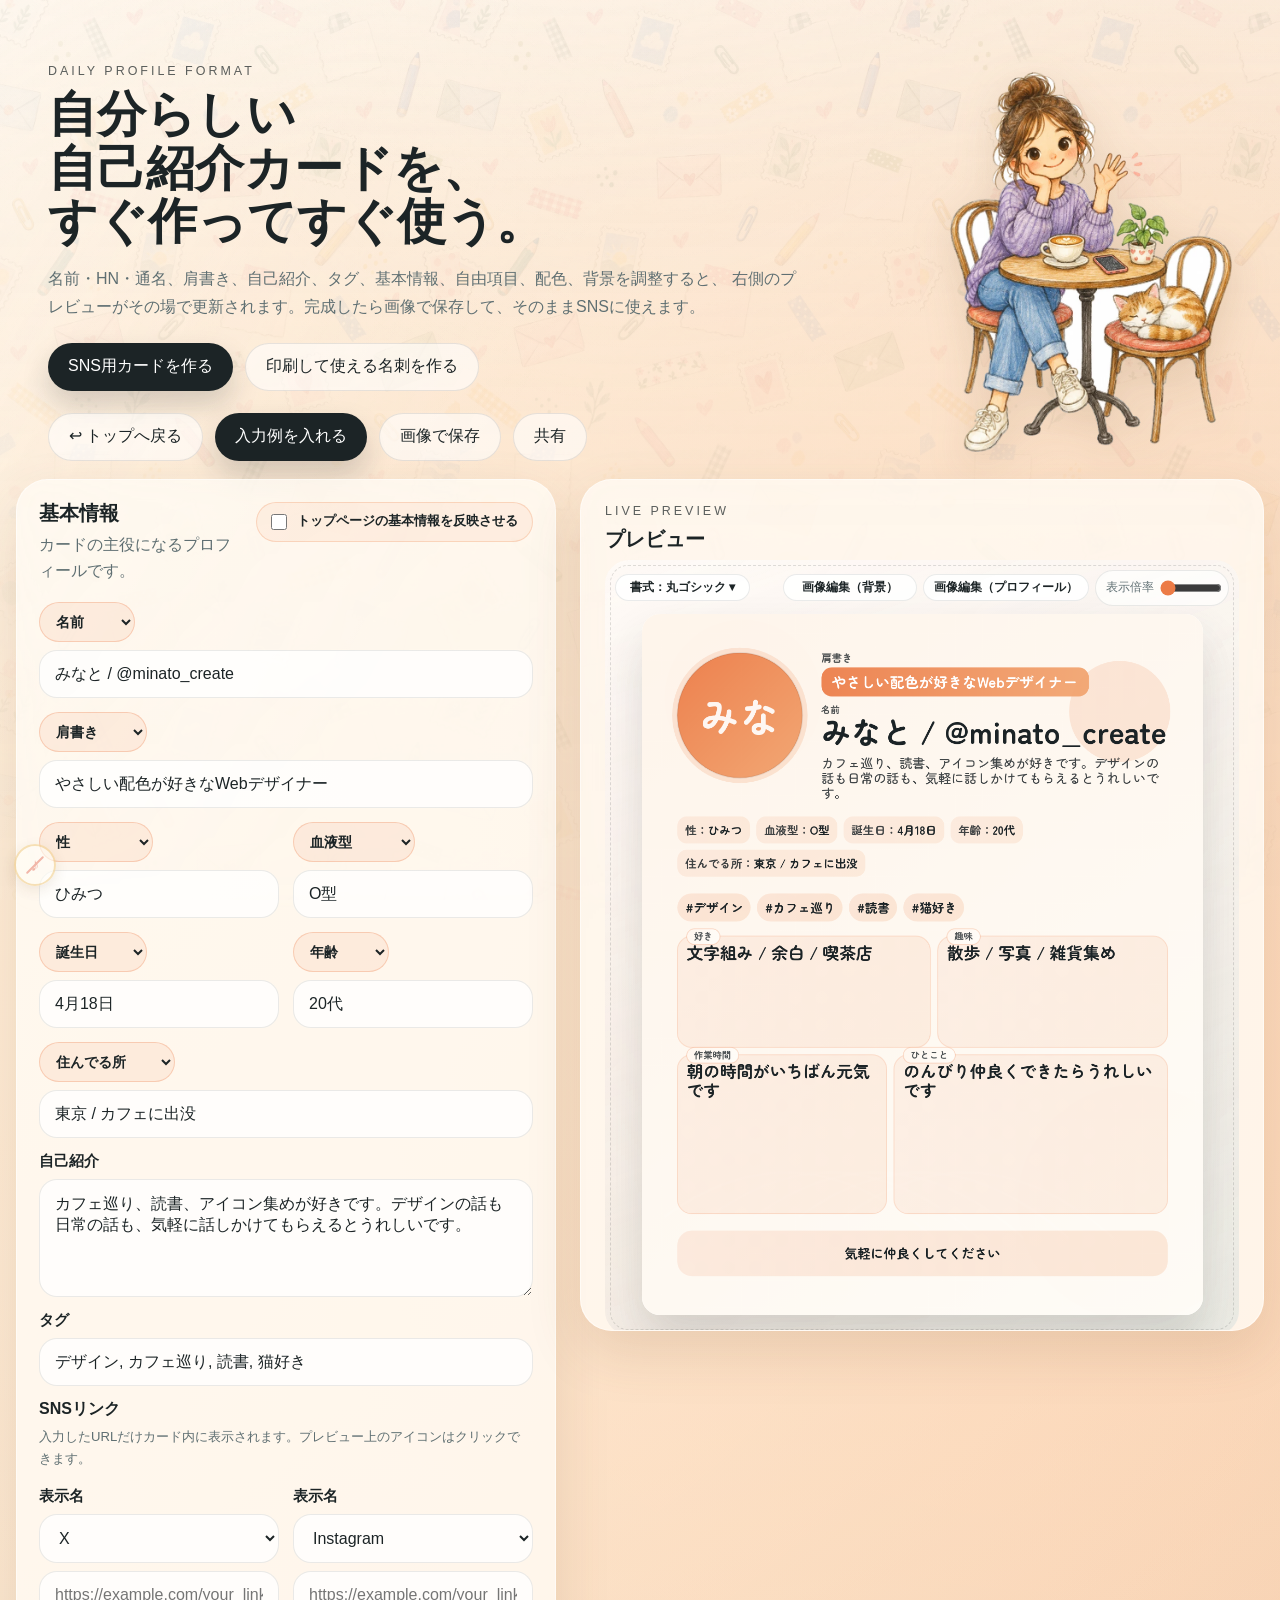
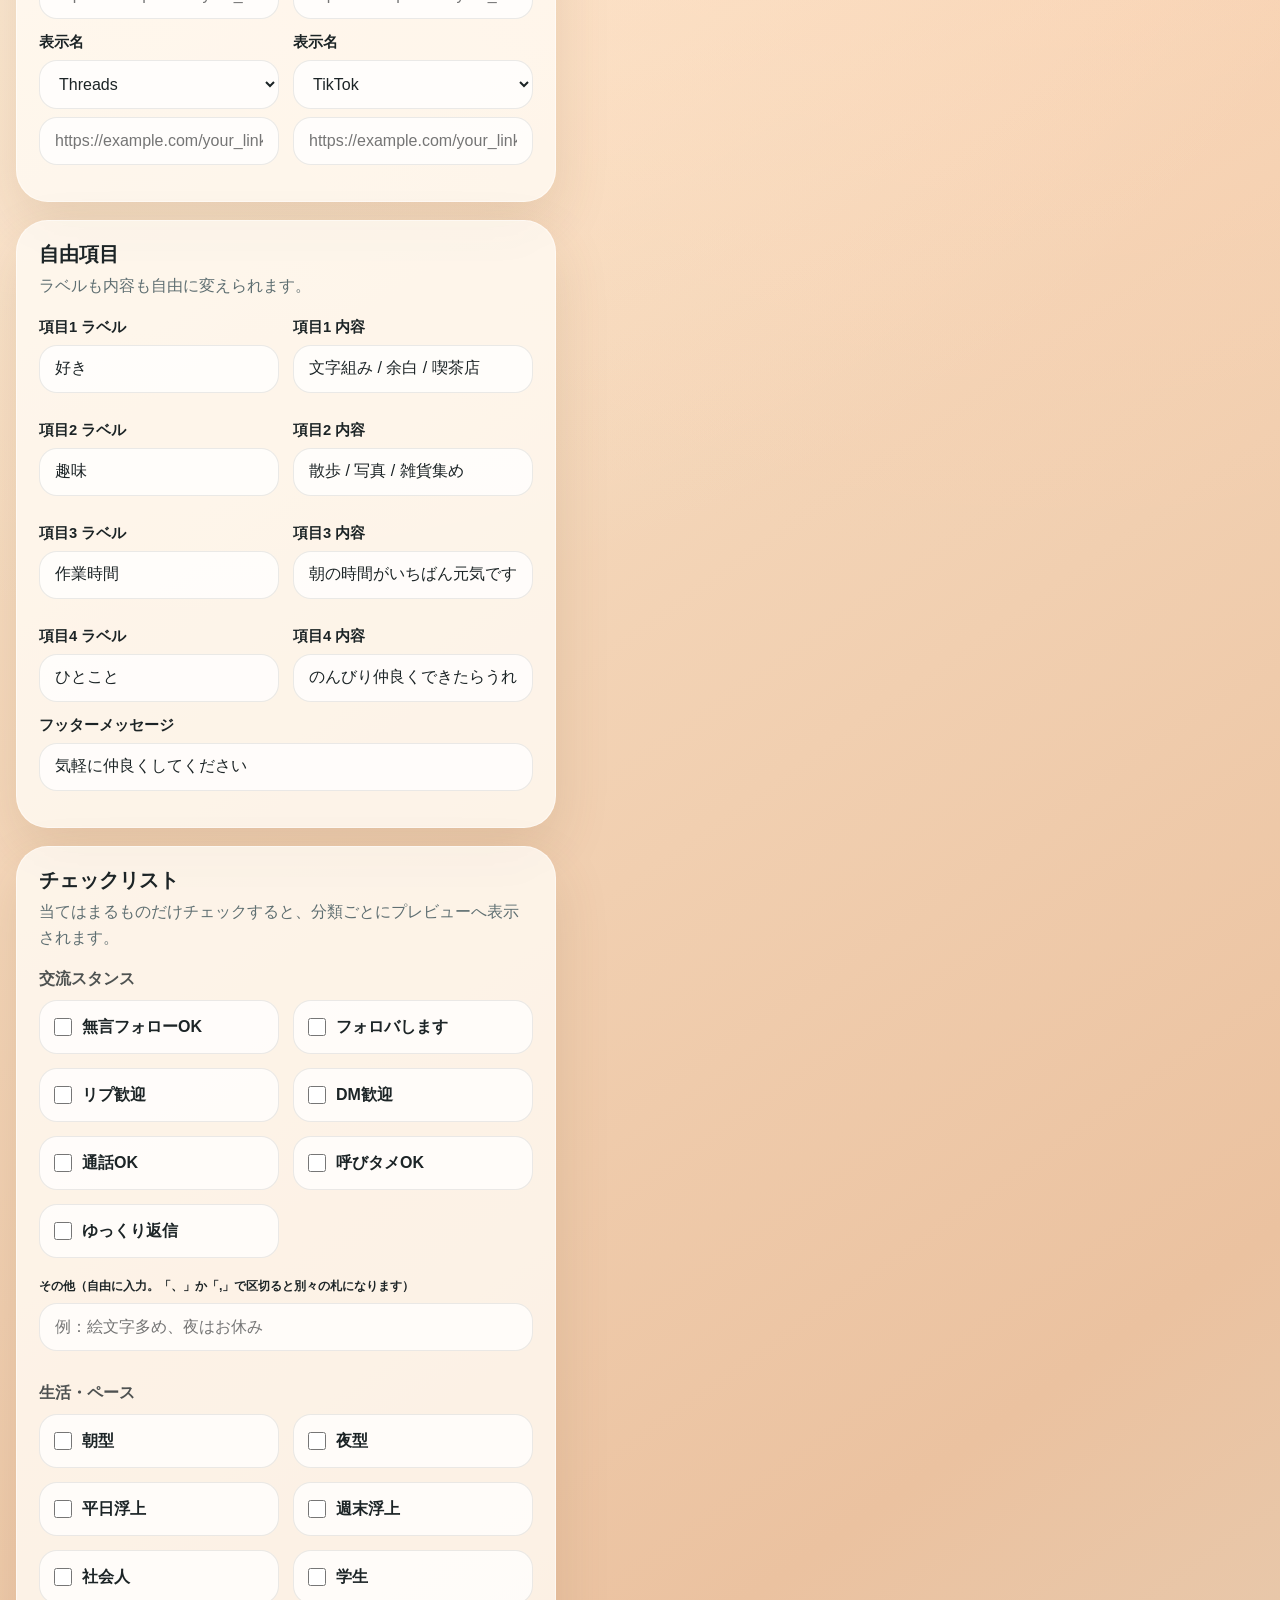
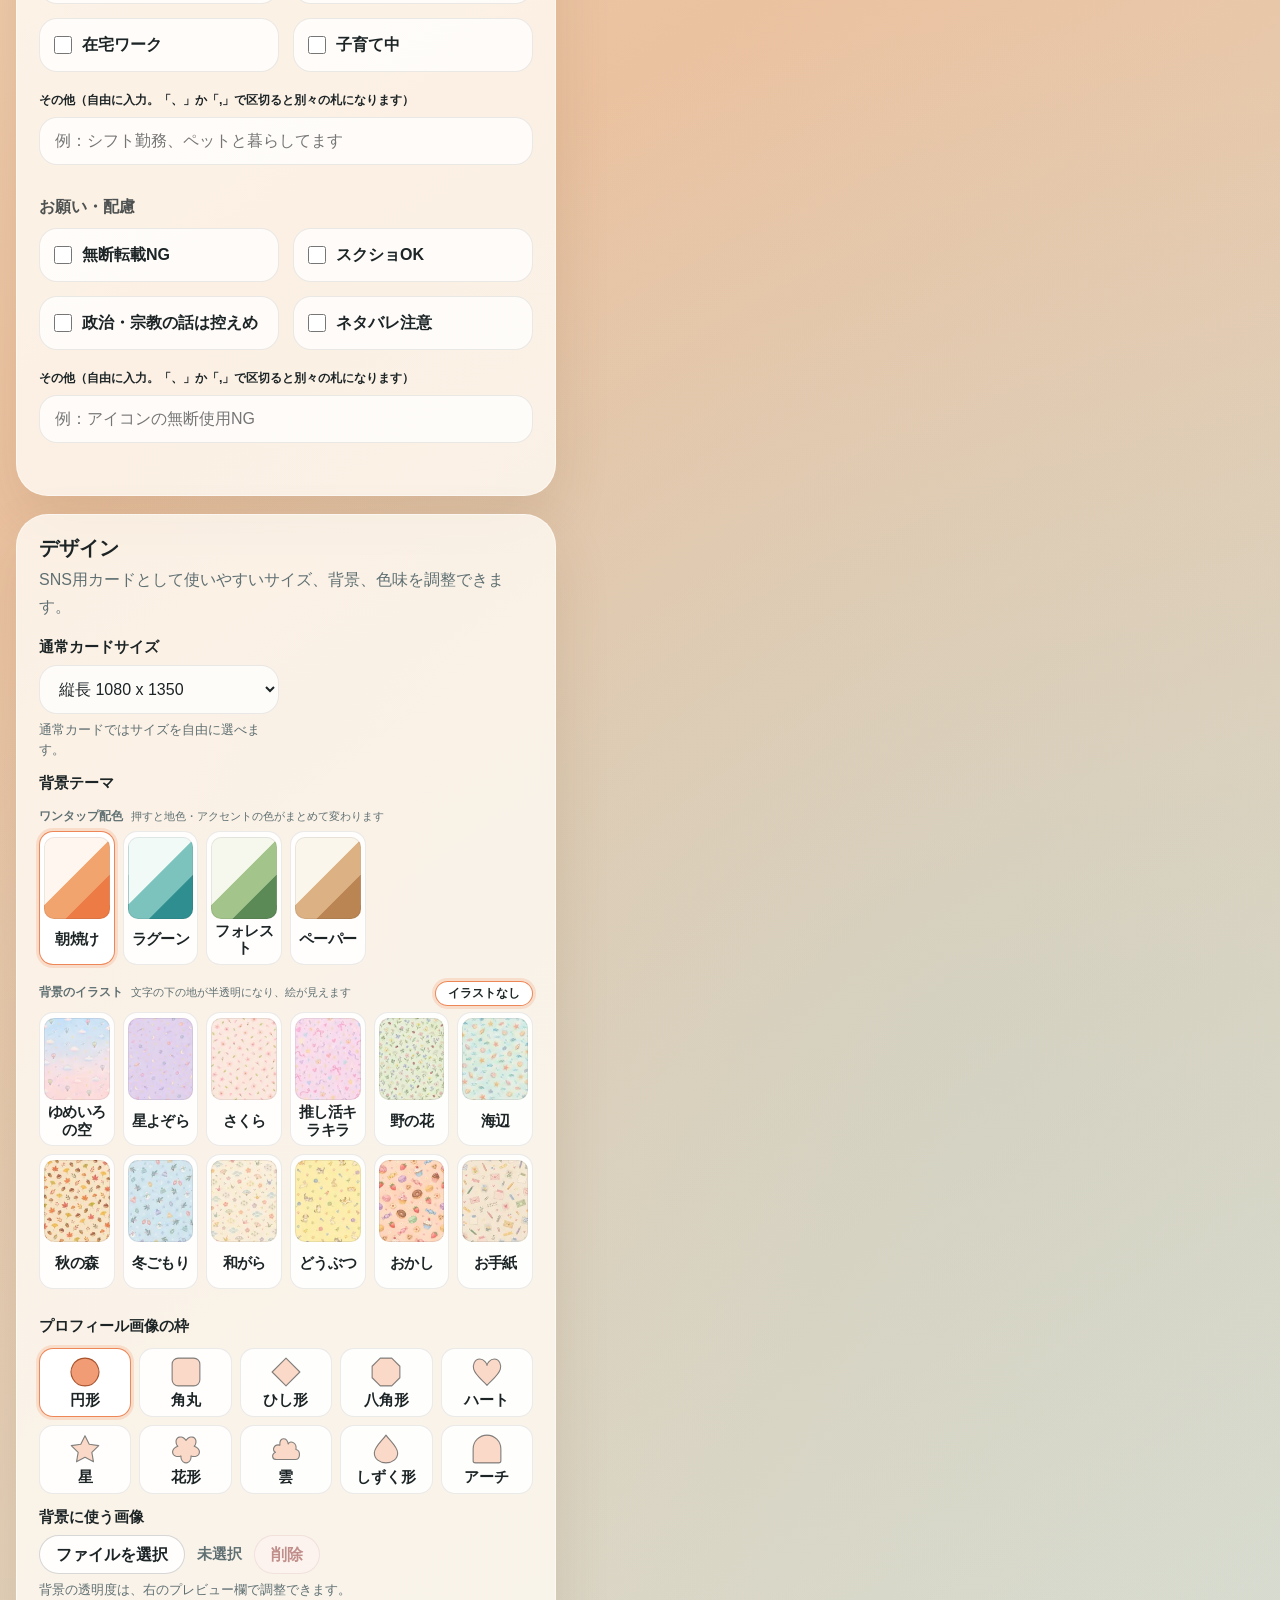
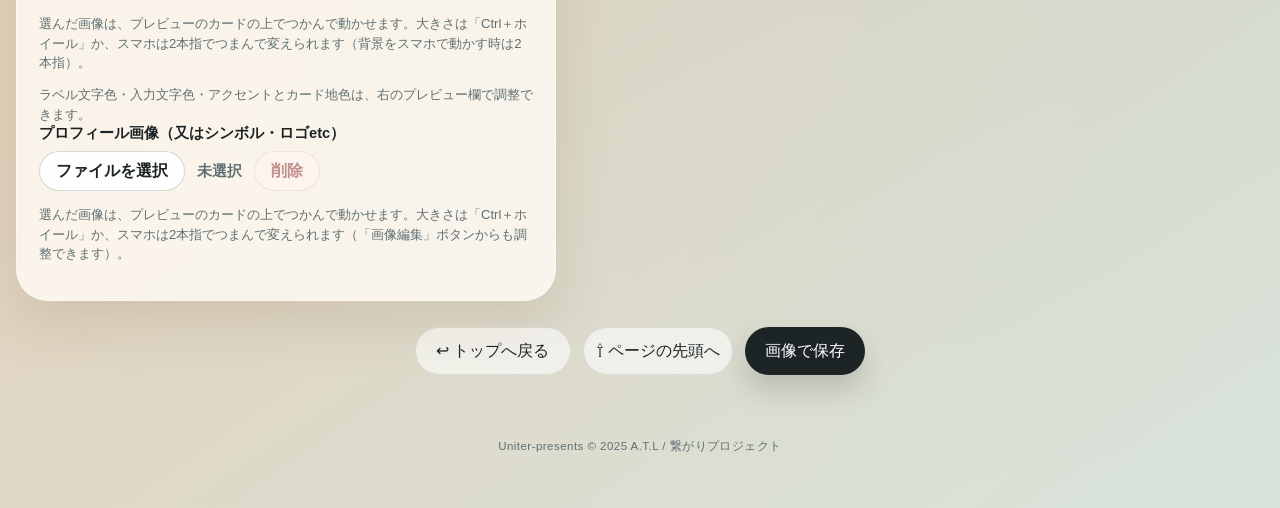
==== commit c118a007: "チェックリストを充実（日常用に新設・闘病用/推し活用に追加・「その他」自由入力・矛盾する項目は1つだけ）、プロフィール画像を300%まで拡大、「ページの先頭へ」を下のボタン列へ - 日常用：チェックリ" ====
--- a/daily-format.html
+++ b/daily-format.html
@@ -4,7 +4,7 @@
   <meta charset="utf-8">
   <meta name="viewport" content="width=device-width, initial-scale=1">
   <title>日常用自己紹介フォーマット</title>
-  <link rel="stylesheet" href="./style.css?v=20260929b">
+  <link rel="stylesheet" href="./style.css?v=20260929e">
   <link rel="preconnect" href="https://fonts.googleapis.com">
   <link rel="preconnect" href="https://fonts.gstatic.com" crossorigin>
   <link rel="stylesheet" href="https://fonts.googleapis.com/css2?family=Noto+Sans+JP:wght@400;700&family=Zen+Maru+Gothic:wght@400;700&family=Shippori+Mincho:wght@400;700&family=DotGothic16&family=Noto+Serif+JP:wght@400;700&family=RocknRoll+One&family=Rampart+One&family=Klee+One:wght@400;600&family=Stick&family=Dela+Gothic+One&family=Yusei+Magic&family=Hachi+Maru+Pop&family=Kaisei+Decol:wght@400;700&family=Mochiy+Pop+One&family=Reggae+One&display=swap">
@@ -280,6 +280,54 @@
               <span>フッターメッセージ</span>
               <input id="footerMessage" name="footerMessage" type="text" maxlength="64" placeholder="気軽に仲良くしてください">
             </label>
+          </section>
+
+          <section class="panel">
+            <div class="panel-header">
+              <h2>チェックリスト</h2>
+              <p>当てはまるものだけチェックすると、分類ごとにプレビューへ表示されます。</p>
+            </div>
+            <div class="checklist-sections">
+              <section class="check-group">
+                <h3>交流スタンス</h3>
+                <div class="checklist-grid">
+                  <label class="check-option"><input id="checkSilentFollow" name="checkSilentFollow" type="checkbox"><span>無言フォローOK</span></label>
+                  <label class="check-option"><input id="checkFollowBack" name="checkFollowBack" type="checkbox"><span>フォロバします</span></label>
+                  <label class="check-option"><input id="checkReplyWelcome" name="checkReplyWelcome" type="checkbox"><span>リプ歓迎</span></label>
+                  <label class="check-option"><input id="checkDmWelcome" name="checkDmWelcome" type="checkbox"><span>DM歓迎</span></label>
+                  <label class="check-option"><input id="checkCallOk" name="checkCallOk" type="checkbox"><span>通話OK</span></label>
+                  <label class="check-option"><input id="checkCasualOk" name="checkCasualOk" type="checkbox"><span>呼びタメOK</span></label>
+                  <label class="check-option"><input id="checkSlowReply" name="checkSlowReply" type="checkbox"><span>ゆっくり返信</span></label>
+                </div>
+                <label class="field check-custom"><span>その他（自由に入力。「、」か「,」で区切ると別々の札になります）</span><input id="checkCustomDailyTalk" name="checkCustomDailyTalk" type="text" maxlength="60" placeholder="例：絵文字多め、夜はお休み"></label>
+              </section>
+
+              <section class="check-group">
+                <h3>生活・ペース</h3>
+                <div class="checklist-grid">
+                  <label class="check-option"><input id="checkMorning" name="checkMorning" type="checkbox" data-exclusive="dayRhythm"><span>朝型</span></label>
+                  <label class="check-option"><input id="checkNight" name="checkNight" type="checkbox" data-exclusive="dayRhythm"><span>夜型</span></label>
+                  <label class="check-option"><input id="checkWeekday" name="checkWeekday" type="checkbox"><span>平日浮上</span></label>
+                  <label class="check-option"><input id="checkWeekend" name="checkWeekend" type="checkbox"><span>週末浮上</span></label>
+                  <label class="check-option"><input id="checkWorker" name="checkWorker" type="checkbox"><span>社会人</span></label>
+                  <label class="check-option"><input id="checkStudent" name="checkStudent" type="checkbox"><span>学生</span></label>
+                  <label class="check-option"><input id="checkRemoteWork" name="checkRemoteWork" type="checkbox"><span>在宅ワーク</span></label>
+                  <label class="check-option"><input id="checkParenting" name="checkParenting" type="checkbox"><span>子育て中</span></label>
+                </div>
+                <label class="field check-custom"><span>その他（自由に入力。「、」か「,」で区切ると別々の札になります）</span><input id="checkCustomDailyLife" name="checkCustomDailyLife" type="text" maxlength="60" placeholder="例：シフト勤務、ペットと暮らしてます"></label>
+              </section>
+
+              <section class="check-group">
+                <h3>お願い・配慮</h3>
+                <div class="checklist-grid">
+                  <label class="check-option"><input id="checkNoRepost" name="checkNoRepost" type="checkbox"><span>無断転載NG</span></label>
+                  <label class="check-option"><input id="checkScreenshotOk" name="checkScreenshotOk" type="checkbox"><span>スクショOK</span></label>
+                  <label class="check-option"><input id="checkNoPolitics" name="checkNoPolitics" type="checkbox"><span>政治・宗教の話は控えめ</span></label>
+                  <label class="check-option"><input id="checkSpoilerCare" name="checkSpoilerCare" type="checkbox"><span>ネタバレ注意</span></label>
+                </div>
+                <label class="field check-custom"><span>その他（自由に入力。「、」か「,」で区切ると別々の札になります）</span><input id="checkCustomDailyCare" name="checkCustomDailyCare" type="text" maxlength="60" placeholder="例：アイコンの無断使用NG"></label>
+              </section>
+            </div>
           </section>
 
           <section class="panel">
@@ -489,23 +537,19 @@
     </main>
     <div class="hero-actions page-bottom-actions">
       <button type="button" class="ghost" onclick="location.href='./index.html'">↩ トップへ戻る</button>
+      <a class="ghost scroll-top-link" href="#top">⇧ ページの先頭へ</a>
       <button type="button" class="primary" id="downloadCardBottom">画像で保存</button>
-    </div>
-    <div class="page-corner-actions">
-      <a class="ghost scroll-top-link" href="#" aria-label="ページの先頭へ戻る">
-        <span class="scroll-top-symbol" aria-hidden="true">⇪</span>
-        <span class="scroll-top-caption">ページの先頭へ戻る</span>
-      </a>
     </div>
   <p style="margin:36px 0 6px;text-align:center;font-size:0.72rem;letter-spacing:0.04em;color:var(--muted,#617175);">Uniter-presents © 2025 A.T.L / 繋がりプロジェクト</p>
   </div>
   <script src="./common-profile.js?v=20260709w"></script>
-  <script src="./script.js?v=20260929b"></script>
+  <script src="./script.js?v=20260929f"></script>
   <script src="./style-popover.js?v=20260927b"></script>
   <script src="./theme-picker.js?v=20260927c"></script>
   <script src="./avatar-shape-picker.js?v=20260927a"></script>
   <script src="./mobile-preview.js?v=20260928a"></script>
   <script src="./image-direct.js?v=20260929a"></script>
   <script src="./haroka-bgm.js?v=20260929d"></script>
+  <script src="./checklist-extras.js?v=20260929a"></script>
 </body>
 </html>
--- a/style.css
+++ b/style.css
@@ -1941,3 +1941,11 @@
 }
 .haroka-shell-frame { position: fixed; inset: 0; width: 100%; height: 100%; border: 0; z-index: 1200; background: #fbf5e8; }
 .haroka-shell-open body { overflow: hidden; }
+
+/* チェックリストの「その他」自由入力欄 */
+.check-group .check-custom { margin-top: 10px; }
+.check-group .check-custom > span { font-size: 0.78rem; }
+/* 下のボタン列の「ページの先頭へ」（トップへ戻る・画像で保存と同じ形の横並び） */
+.page-bottom-actions .scroll-top-link {
+  flex-direction: row; min-height: 0; text-decoration: none; display: inline-flex; align-items: center;
+}
